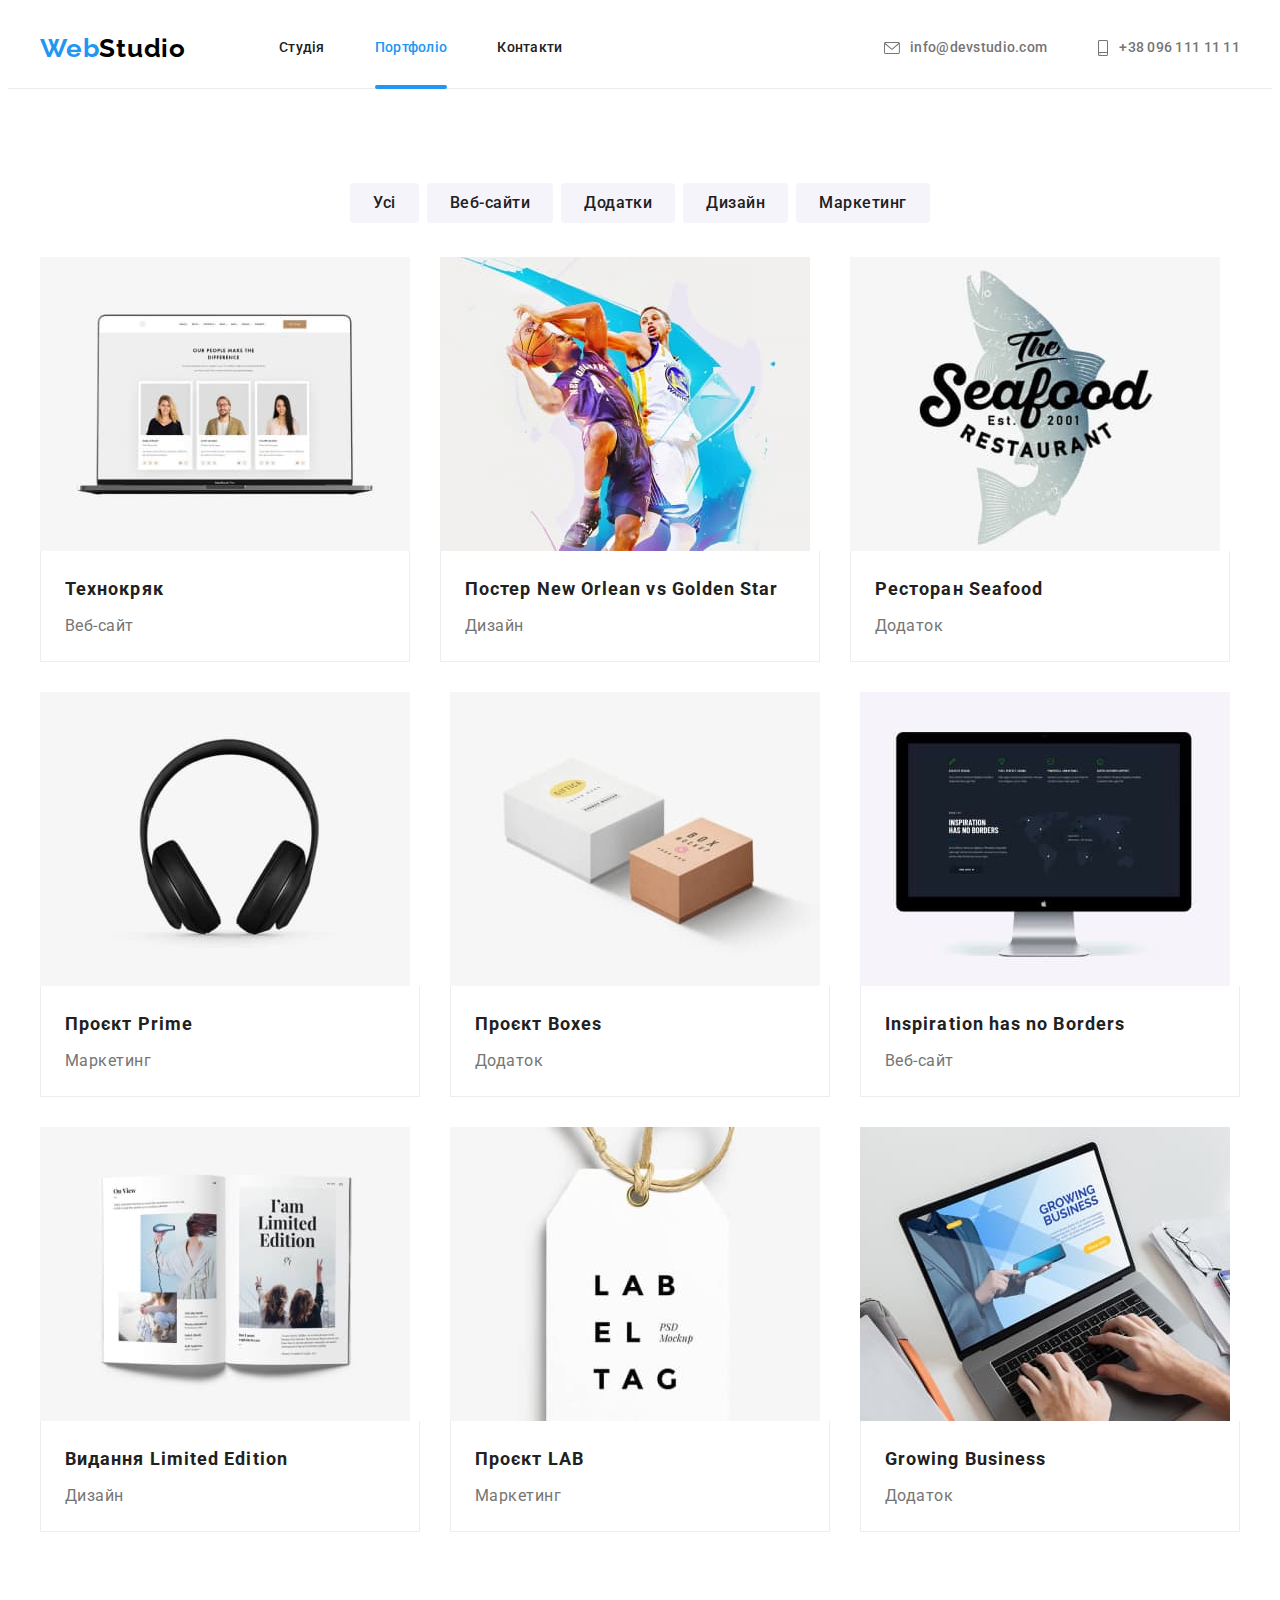
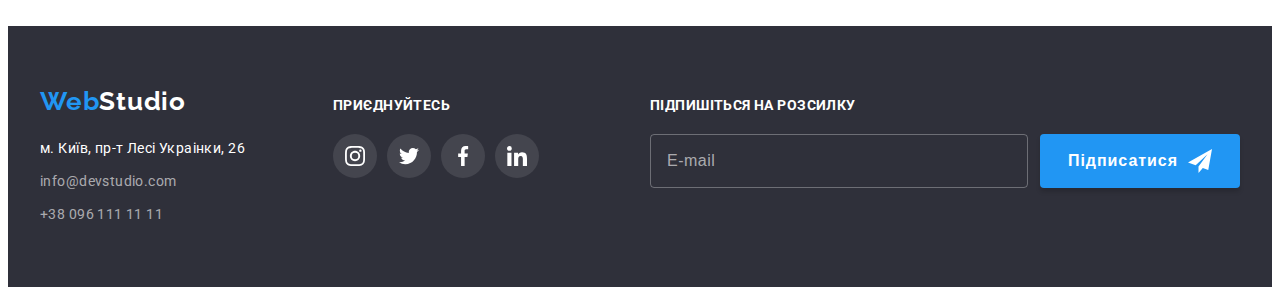
==== portfolio.html @ f3dead72 "copied repository hw-06" ====
<!DOCTYPE html>
<html lang="uk">
  <head>
    <meta charset="UTF-8" />
    <meta http-equiv="X-UA-Compatible" content="IE=edge" />
    <meta name="viewport" content="width=device-width, initial-scale=1.0" />
    <title>Portfolio</title>
    <link rel="preconnect" href="https://fonts.googleapis.com" />
    <link rel="preconnect" href="https://fonts.gstatic.com" crossorigin />
    <link
      href="https://fonts.googleapis.com/css2?family=Raleway:wght@700&family=Roboto:wght@400;500;700;900&display=swap"
      rel="stylesheet"
    />
    <link
      rel="stylesheet"
      href="https://cdnjs.cloudflare.com/ajax/libs/modern-normalize/1.1.0/modern-normalize.min.css"
      integrity="sha512-wpPYUAdjBVSE4KJnH1VR1HeZfpl1ub8YT/NKx4PuQ5NmX2tKuGu6U/JRp5y+Y8XG2tV+wKQpNHVUX03MfMFn9Q=="
      crossorigin="anonymous"
      referrerpolicy="no-referrer"
    />
    <link rel="stylesheet" href="./css/styles.css" />
  </head>

  <body>
    <header class="hat">
      <div class="container line">
        <nav class="logo-nav">
          <a href="./index.html" class="logo"
            >Web<span class="black-studio">Studio</span></a
          >
          <ul class="site-nav list">
            <li class="item">
              <a href="./index.html" class="link">Студія</a>
            </li>
            <li class="item">
              <a href="./portfolio.html" class="link current">Портфоліо</a>
            </li>
            <li class="item">
              <a href="#" class="link">Контакти</a>
            </li>
          </ul>
        </nav>
        <ul class="hat-right list">
          <li class="item">
            <a href="mailto:info@devstudio.com" lang="en" class="link">
              <svg width="16" height="12" class="hat-svg">
                <use href="./images/icons.svg#mail"></use>
              </svg>
              info@devstudio.com
            </a>
          </li>
          <li class="item">
            <a href="tel:+380961111111" class="link">
              <svg width="12" height="16" class="hat-svg">
                <use href="./images/icons.svg#phone"></use>
              </svg>
              +38 096 111 11 11
            </a>
          </li>
        </ul>
      </div>
    </header>
    <main>
      <section class="section portfolio">
        <div class="container">
          <h1 class="section-title visually-hidden">Наші проєкти</h1>
          <ul class="list buttons">
            <li class="item">
              <button type="button" class="button">Усі</button>
            </li>
            <li class="item">
              <button type="button" class="button">Веб-сайти</button>
            </li>
            <li class="item">
              <button type="button" class="button">Додатки</button>
            </li>
            <li class="item">
              <button type="button" class="button">Дизайн</button>
            </li>
            <li class="item">
              <button type="button" class="button">Маркетинг</button>
            </li>
          </ul>
          <ul class="list set-card">
            <li class="portfolio-card">
              <a href="" class="link-portfolio">
                <div class="foto-portfolio">
                  <img
                    src="./images/tehnokriak.jpg"
                    alt="на фото відкритий ноутбук на якому зображено дві жінки та чоловік"
                    width="370"
                    height="294"
                    class="foto"
                  />
                  <p class="text-on-foto">
                    Ресурс пропонує комплексні пропозиції з різним рівнем
                    функціоналу та сервісів. Все це дозволить відвідувачу
                    отримати вичерпні відомості про компанію чи приватну особу.
                  </p>
                </div>
                <div class="card-foot">
                  <h2 class="title-portfolio">Технокряк</h2>
                  <p class="text-portfolio">Веб-сайт</p>
                </div>
              </a>
            </li>
            <li class="card-portfolio">
              <a href="" class="link-portfolio">
                <div class="foto-portfolio">
                  <img
                    src="./images/poster-new-orlean-vs-golden-star.jpg"
                    alt="на фото зображено постер з двома баскетболістами"
                    width="370"
                    height="294"
                    class="foto"
                  />
                  <p class="text-on-foto">
                    Ресурс пропонує комплексні пропозиції з різним рівнем
                    функціоналу та сервісів. Все це дозволить відвідувачу
                    отримати вичерпні відомості про компанію чи приватну особу.
                  </p>
                </div>
                <div class="card-foot">
                  <h2 class="title-portfolio">
                    Постер New Orlean vs Golden Star
                  </h2>
                  <p class="text-portfolio">Дизайн</p>
                </div>
              </a>
            </li>
            <li class="card-portfolio">
              <a href="" class="link-portfolio">
                <div class="foto-portfolio">
                  <img
                    src="./images/restaurant-seafood.jpg"
                    alt="на фото зображено рибу та назву ресторану"
                    width="370"
                    height="294"
                    class="foto"
                  />
                  <p class="text-on-foto">
                    Ресурс пропонує комплексні пропозиції з різним рівнем
                    функціоналу та сервісів. Все це дозволить відвідувачу
                    отримати вичерпні відомості про компанію чи приватну особу.
                  </p>
                </div>
                <div class="card-foot">
                  <h2 class="title-portfolio">Ресторан Seafood</h2>
                  <p class="text-portfolio">Додаток</p>
                </div>
              </a>
            </li>
            <li class="card-portfolio">
              <a href="" class="link-portfolio">
                <div class="foto-portfolio">
                  <img
                    src="./images/project-prime.jpg"
                    alt="на фото зображені бездротові навушники"
                    width="370"
                    height="294"
                    class="foto"
                  />
                  <p class="text-on-foto">
                    Ресурс пропонує комплексні пропозиції з різним рівнем
                    функціоналу та сервісів. Все це дозволить відвідувачу
                    отримати вичерпні відомості про компанію чи приватну особу.
                  </p>
                </div>
                <div class="card-foot">
                  <h2 class="title-portfolio">Проєкт Prime</h2>
                  <p class="text-portfolio">Маркетинг</p>
                </div>
              </a>
            </li>
            <li class="card-portfolio">
              <a href="" class="link-portfolio">
                <div class="foto-portfolio">
                  <img
                    src="./images/project-boxes.jpg"
                    alt="на фото зображено біла і коричнева коробки"
                    width="370"
                    height="294"
                    class="foto"
                  />
                  <p class="text-on-foto">
                    Ресурс пропонує комплексні пропозиції з різним рівнем
                    функціоналу та сервісів. Все це дозволить відвідувачу
                    отримати вичерпні відомості про компанію чи приватну особу.
                  </p>
                </div>
                <div class="card-foot">
                  <h2 class="title-portfolio">Проєкт Boxes</h2>
                  <p class="text-portfolio">Додаток</p>
                </div>
              </a>
            </li>
            <li class="card-portfolio">
              <a href="" class="link-portfolio">
                <div class="foto-portfolio">
                  <img
                    src="./images/inspiration-has-no-borders.jpg"
                    alt="на фото монітор apple на якому зображено карту світу"
                    width="370"
                    height="294"
                    class="foto"
                  />
                  <p class="text-on-foto">
                    Ресурс пропонує комплексні пропозиції з різним рівнем
                    функціоналу та сервісів. Все це дозволить відвідувачу
                    отримати вичерпні відомості про компанію чи приватну особу.
                  </p>
                </div>
                <div class="card-foot">
                  <h2 class="title-portfolio">Inspiration has no Borders</h2>
                  <p class="text-portfolio">Веб-сайт</p>
                </div>
              </a>
            </li>
            <li class="card-portfolio">
              <a href="" class="link-portfolio">
                <div class="foto-portfolio">
                  <img
                    src="./images/publishing-house-limited-edition.jpg"
                    alt="на фото відкрита книга"
                    width="370"
                    height="294"
                    class="foto"
                  />
                  <p class="text-on-foto">
                    Ресурс пропонує комплексні пропозиції з різним рівнем
                    функціоналу та сервісів. Все це дозволить відвідувачу
                    отримати вичерпні відомості про компанію чи приватну особу.
                  </p>
                </div>
                <div class="card-foot">
                  <h2 class="title-portfolio">Видання Limited Edition</h2>
                  <p class="text-portfolio">Дизайн</p>
                </div>
              </a>
            </li>
            <li class="card-portfolio">
              <a href="" class="link-portfolio">
                <div class="foto-portfolio">
                  <img
                    src="./images/project-lab.jpg"
                    alt="на фото зображена паперова лейба з написом LAB EL TAG"
                    width="370"
                    height="294"
                    class="foto"
                  />
                  <p class="text-on-foto">
                    Ресурс пропонує комплексні пропозиції з різним рівнем
                    функціоналу та сервісів. Все це дозволить відвідувачу
                    отримати вичерпні відомості про компанію чи приватну особу.
                  </p>
                </div>
                <div class="card-foot">
                  <h2 class="title-portfolio">Проєкт LAB</h2>
                  <p class="text-portfolio">Маркетинг</p>
                </div>
              </a>
            </li>
            <li class="card-portfolio">
              <a href="" class="link-portfolio">
                <div class="foto-portfolio">
                  <img
                    src="./images/growing-business.jpg"
                    alt="на фото ноутбук на якому відкрито сайт Growing Business"
                    width="370"
                    height="294"
                    class="foto"
                  />
                  <p class="text-on-foto">
                    Ресурс пропонує комплексні пропозиції з різним рівнем
                    функціоналу та сервісів. Все це дозволить відвідувачу
                    отримати вичерпні відомості про компанію чи приватну особу.
                  </p>
                </div>
                <div class="card-foot">
                  <h2 class="title-portfolio">Growing Business</h2>
                  <p class="text-portfolio">Додаток</p>
                </div>
              </a>
            </li>
          </ul>
        </div>
      </section>
    </main>
    <footer class="floor">
      <div class="container">
        <div class="footer-left">
          <a href="./index.html" class="logo"
            >Web<span class="white-studio">Studio</span></a
          >
          <address class="contacts">
            <ul class="list">
              <li class="item-contacts">
                <a
                  href="https://goo.gl/maps/CPtrU1FHBa2aNyZL9"
                  target="_blank"
                  rel="noopener noreferrer nofollow"
                  class="link highlighter"
                  >м. Київ, пр-т Лесі Украінки, 26</a
                >
              </li>
              <li class="item-contacts">
                <a href="mailto:info@devstudio.com" lang="en" class="link"
                  >info@devstudio.com</a
                >
              </li>
              <li class="item-contacts">
                <a href="tel:+380961111111" class="link">+38 096 111 11 11</a>
              </li>
            </ul>
          </address>
        </div>

        <div class="footer-center">
          <span class="title-footer">приєднуйтесь</span>
          <ul class="list social-networks">
            <li class="social-network">
              <a href="" target="_blank" class="icon">
                <svg width="20" height="20">
                  <use href="./images/icons.svg#instagram"></use>
                </svg>
              </a>
            </li>
            <li class="social-network">
              <a href="" target="_blank" class="icon">
                <svg width="20" height="20">
                  <use href="./images/icons.svg#twitter"></use>
                </svg>
              </a>
            </li>
            <li class="social-network">
              <a href="" target="_blank" class="icon">
                <svg width="20" height="20">
                  <use href="./images/icons.svg#facebook"></use>
                </svg>
              </a>
            </li>
            <li class="social-network">
              <a href="" target="_blank" class="icon">
                <svg width="20" height="20">
                  <use href="./images/icons.svg#linkedin"></use>
                </svg>
              </a>
            </li>
          </ul>
        </div>

        <div class="footer-right">
          <span class="title-footer">підпишіться на розсилку</span>
          <form class="js-speaker-form form-footer">
            <input
              type="email"
              name="e-mail"
              aria-label="email"
              placeholder="E-mail"
              class="input-footer"
            />
            <button type="submit" class="button-subscribe-footer">
              підписатися
              <svg width="24" height="24">
                <use href="./images/icons.svg#icon-send"></use>
              </svg>
            </button>
          </form>
        </div>
      </div>
    </footer>
    <script src="./js/modal.js"></script>
  </body>
</html>
---- css/styles.css ----
:root {
  --primary-text-color: #757575;
  --title-text-color: #212121;
  --accent-color: #2196f3;
  --text-and-primary-bg-white-color: #ffffff;
  --second-bg-color: #2f303a;
  --black-text-color-logo: #000000;
  --buttons-and-bg-color: #f5f4fa;
  --button-active: #188ce8;
  --hero-bg-color: #c4c4c4;
  --svg-color: #afb1b8;
  --timing-function: cubic-bezier(0.4, 0, 0.2, 1);
}

body {
  color: var(--primary-text-color);
  background-color: var(--text-and-primary-bg-white-color);
  font-family: "Roboto", sans-serif;
}

h1,
h2,
h3,
p,
ul {
  margin-top: 0;
  margin-bottom: 0;
  padding-top: 0;
  padding-bottom: 0;
}

.container {
  margin-left: auto;
  margin-right: auto;
  width: 1200px;
  padding-left: 15px;
  padding-right: 15px;
}

.list {
  list-style: none;
  padding: 0;
  margin: 0;
}
.foto {
  display: block;
  max-width: 100%;
  height: auto;
}

/* -----------------------------------------шапка------------------ */

.hat {
  border-bottom-width: 1px;
  border-bottom-style: solid;
  border-bottom-color: #ececec;

  background-color: var(--text-and-primary-bg-white-color);
}
.logo {
  display: inline-block;

  color: var(--accent-color);
  font-family: "Raleway", sans-serif;
  font-weight: 700;
  font-size: 26px;
  line-height: 1.19;
  letter-spacing: 0.03em;
  text-decoration: none;
}
.black-studio {
  color: var(--black-text-color-logo);
}

/*----------------------------site nav & hat-right header ----------*/
.line {
  display: flex;
}
.logo-nav {
  display: flex;
  align-items: center;
}
.link {
  color: var(--primary-text-color);
  font-weight: 500;
  font-size: 14px;
  line-height: 1.14;
  letter-spacing: 0.02em;
  text-decoration: none;

  transition-property: color;
  transition-duration: 250ms;
  transition-timing-function: var(--timing-function);
}
.site-nav {
  display: flex;
  align-items: center;
  margin-left: 93px;
}
.site-nav .item + .item {
  margin-left: 50px;
}

.link.current::after {
  position: absolute;
  content: "";
  bottom: -1px;
  width: 100%;
  height: 4px;

  background-color: var(--accent-color);
  border-radius: 2px;
}
.hat-right {
  display: flex;
  align-items: center;
  margin-left: auto;
}
.hat-right .item + .item {
  margin-left: 50px;
}
.hat-right .link {
  display: flex;
  align-items: center;
  padding-top: 32px;
  padding-bottom: 32px;
}
.hat-svg {
  margin-right: 10px;
  fill: currentColor;
}

/* -----------------------------------------------hero------------- */

.hero {
  padding-top: 200px;
  padding-bottom: 200px;
  background-color: var(--hero-bg-color);
  text-align: center;
}
.overlay {
  margin-left: auto;
  margin-right: auto;

  max-width: 1600px;
  height: 600px;
  background-image: linear-gradient(
      rgba(47, 48, 58, 0.4),
      rgba(47, 48, 58, 0.4)
    ),
    url(../images/hero-img.jpg);
  background-repeat: no-repeat;
  background-size: cover;
  background-position: center;
}
.hero-title {
  margin-top: 0;
  margin-right: auto;
  margin-bottom: 30px;
  margin-left: auto;
  width: 696px;

  color: var(--text-and-primary-bg-white-color);
  font-weight: 900;
  font-size: 44px;
  line-height: 1.36;
  letter-spacing: 0.06em;
  text-transform: uppercase;
}

/*----------------------------------------------кнопки--------------*/

.button {
  display: inline-block;
  border: 1px solid transparent;
  border-radius: 4px;
  padding-top: 6px;
  padding-right: 22px;
  padding-bottom: 6px;
  padding-left: 22px;

  color: var(--title-text-color);
  background-color: var(--buttons-and-bg-color);

  font-family: inherit;
  font-weight: 500;
  font-size: 16px;
  line-height: 1.63;
  letter-spacing: 0.03em;
  text-align: center;
  cursor: pointer;

  transition: box-shadow 250ms var(--timing-function),
    color 250ms var(--timing-function),
    background-color 250ms var(--timing-function);
}
.button-hero {
  display: inline-block;
  border: none;
  border-radius: 4px;
  min-width: 216px;
  padding-top: 10px;
  padding-right: 32px;
  padding-bottom: 10px;
  padding-left: 32px;

  color: var(--text-and-primary-bg-white-color);
  background-color: var(--accent-color);

  font-family: inherit;
  font-weight: 700;
  font-size: 16px;
  line-height: 1.88;
  letter-spacing: 0.06em;
  cursor: pointer;
}
.button-hero:active {
  background-color: var(--button-active);
}
.button:hover,
.button:focus {
  color: var(--text-and-primary-bg-white-color);
  background-color: var(--accent-color);
}

/* -----------------------------секції та заголовки-секцій----------*/

.section {
  padding-top: 94px;
  padding-bottom: 94px;
}
.section-title {
  color: var(--title-text-color);
  font-size: 36px;
  line-height: 1.17;
  letter-spacing: 0.03em;
}

/* ----------------------------------------переваги--------------- */

.section.excellence {
  padding-bottom: 0;
}
.visually-hidden {
  position: absolute;
  width: 1px;
  height: 1px;
  margin: 1px;
  border: 0;
  padding: 0;
  white-space: nowrap;
  clip-path: inset(100%);
  clip: rect(0 0 0 0);
  overflow: hidden;
}
.list-excellence {
  display: flex;
  gap: 30px;
}
.item-excellence {
  flex-basis: calc((100% - 90px) / 4);
}
.icon-background {
  margin-bottom: 30px;
  display: flex;
  justify-content: center;
  align-items: center;
  height: 120px;
  background: var(--buttons-and-bg-color);
  border-radius: 4px;
}
.title-excellence {
  margin-bottom: 10px;

  color: var(--title-text-color);
  font-size: 14px;
  line-height: 1.14;
  letter-spacing: 0.03em;
  text-transform: uppercase;
}
.text-excellence {
  color: var(--primary-text-color);
  font-weight: 400;
  font-size: 14px;
  line-height: 1.71;
  letter-spacing: 0.03em;
}

/* -----------------------------------------що ми робимо----------- */

.work .section-title {
  margin-bottom: 50px;
  text-align: center;
}
.list-work {
  display: flex;
  gap: 30px;
}
.item-work {
  position: relative;
  flex-basis: calc((100% - 60px) / 3);
}
.thumb-work {
  position: absolute;
  bottom: 0;

  display: flex;
  justify-content: center;
  align-items: center;
  width: 100%;
  min-height: 70px;
  background-color: rgba(47, 48, 58, 0.8);
}
.title-work {
  font-weight: 700;
  font-size: 14px;
  line-height: 1.14;
  letter-spacing: 0.03em;
  text-transform: uppercase;
  color: var(--text-and-primary-bg-white-color);
}

/* ------------------------------------------команда--------------- */

.team {
  background-color: var(--buttons-and-bg-color);
}
.team .section-title {
  margin-bottom: 50px;
  text-align: center;
}
.list-team {
  display: flex;
  gap: 30px;
}
.card-team {
  flex-basis: calc((100% - 90px) / 4);
  background-color: var(--text-and-primary-bg-white-color);

  box-shadow: 0px 1px 3px rgba(0, 0, 0, 0.12), 0px 1px 1px rgba(0, 0, 0, 0.14),
    0px 2px 1px rgba(0, 0, 0, 0.2);
  border-radius: 0px 0px 4px 4px;
}
.team .card-foot {
  padding-top: 30px;
  padding-bottom: 30px;
  text-align: center;
}
.title-team {
  margin-bottom: 10px;

  color: var(--title-text-color);
  font-weight: 500;
  font-size: 16px;
  line-height: 1.19;
  letter-spacing: 0.03em;
}
.text-team {
  margin-bottom: 16px;
  font-weight: 400;
  font-size: 16px;
  line-height: 1.19;
  letter-spacing: 0.03em;
}
.social-networks {
  display: flex;
  justify-content: center;
  gap: 10px;
}
.social-network {
  width: 44px;
  height: 44px;
}
.social-network > .icon {
  margin: 0;
  padding: 0;
  display: flex;
  align-items: center;
  justify-content: center;
  width: 100%;
  height: 100%;
  border-radius: 50%;
  background-color: var(--text-and-primary-bg-white-color);
  fill: var(--svg-color);

  transition: background-color 250ms var(--timing-function),
    fill 250ms var(--timing-function);
}
.social-network > .icon:hover,
.social-network > .icon:focus {
  fill: var(--text-and-primary-bg-white-color);
  background-color: var(--accent-color);
}

/* -----------------------------------постійні клієнти------------- */

.clients {
  margin-bottom: 50px;
  text-align: center;
}
.list-clients {
  display: flex;
  gap: 30px;
}
.item-client {
  flex-basis: calc((100% - 150px) / 6);
  width: 170px;
  height: 92px;
}
.icon-client {
  display: flex;
  justify-content: center;
  align-items: center;
  width: 100%;
  height: 100%;
  border: 1px solid var(--svg-color);
  border-radius: 4px;
  fill: var(--svg-color);
  transition: fill 250ms var(--timing-function),
    border-color 250ms var(--timing-function);
}
.icon-client:hover,
.icon-client:focus {
  border-color: var(--accent-color);
  fill: var(--accent-color);
}
/* --------------------------------------------футер--------------- */

.floor {
  background-color: var(--second-bg-color);
  padding-top: 60px;
  padding-bottom: 60px;
}
.floor .container {
  display: flex;
  align-items: baseline;
  justify-content: space-between;
}
.footer-center {
  margin-left: 70px;
}
.floor .icon {
  background-color: rgba(255, 255, 255, 0.1);
  fill: var(--text-and-primary-bg-white-color);
}
.title-footer {
  display: block;
  margin-bottom: 20px;
  padding-top: 12px;
  color: var(--text-and-primary-bg-white-color);
  font-weight: 700;
  font-size: 14px;
  line-height: 1.14;
  letter-spacing: 0.03em;
  text-transform: uppercase;
}
.white-studio {
  color: var(--text-and-primary-bg-white-color);
}
.contacts {
  margin-top: 20px;
  font-style: normal;
}
.floor .item-contacts + .item-contacts {
  margin-top: 9px;
}
/* ----------------------------------------links footer------------ */

.contacts .link {
  color: rgba(255, 255, 255, 0.6);
  font-weight: 400;
  line-height: 1.71;
  letter-spacing: 0.03em;
}
.contacts .highlighter {
  color: var(--text-and-primary-bg-white-color);
}
.site-nav .link {
  position: relative;
  display: flex;
  padding-top: 32px;
  padding-bottom: 32px;
  color: var(--title-text-color);
}
.site-nav .link.current,
.link:hover,
.link:focus {
  color: var(--accent-color);
}

/* ------------------------footer-right-----form------------------- */
.footer-right {
  display: block;
  margin-left: 93px;
}

.form-footer {
  display: flex;
  gap: 12px;
}
.input-footer {
  padding-left: 16px;
  width: 358px;
  height: 50px;
  background-color: transparent;
  outline: transparent;
  border: 1px solid rgba(255, 255, 255, 0.3);
  /* filter: drop-shadow(0px 4px 4px rgba(0, 0, 0, 0.15)); */
  border-radius: 4px;
  transition: border 250ms var(--timing-function);
}
.input-footer:hover,
.input-footer:focus {
  border: 1px solid var(--accent-color);
}
.input-footer::placeholder {
  font-weight: 400;
  font-size: 16px;
  line-height: 1.25;
  letter-spacing: 0.03em;
  color: rgba(255, 255, 255, 0.6);
}

.button-subscribe-footer {
  display: flex;
  justify-content: center;
  align-items: center;
  gap: 10px;
  min-width: 200px;
  min-height: 50px;
  border-color: transparent;
  border-radius: 4px;
  background-color: var(--accent-color);
  box-shadow: 0px 4px 4px rgba(0, 0, 0, 0.15);

  font-weight: 700;
  font-size: 16px;
  line-height: 1.88;
  letter-spacing: 0.06em;
  color: var(--text-and-primary-bg-white-color);
  text-transform: capitalize;
  cursor: pointer;
  fill: var(--text-and-primary-bg-white-color);
  transition: background-color 250ms var(--timing-function);
}
.button-subscribe-footer:hover,
.button-subscribe-footer:focus {
  background-color: var(--button-active);
}

/* --------------------------------page Portfolio------------------ */

/* ----------------------------------фільтр------------------------ */
.buttons {
  display: flex;
  justify-content: center;
  margin-bottom: 34px;
}
.buttons .item + .item {
  margin-left: 8px;
}
.buttons .button:hover,
.buttons .button:focus {
  border-radius: 4px;
  box-shadow: 0px 3px 1px rgba(0, 0, 0, 0.1), 0px 1px 2px rgba(0, 0, 0, 0.08),
    0px 2px 2px rgba(0, 0, 0, 0.12);
}
/* ----------------------------портфоліо картки-------------------- */
.portfolio .set-card {
  display: flex;
  flex-wrap: wrap;
  gap: 30px;
}
.card-portfolio {
  flex-basis: calc((100% - 60px) / 3);
}
.link-portfolio {
  display: block;
  text-decoration: none;
}
.foto-portfolio {
  position: relative;
  overflow: hidden;
}
.text-on-foto {
  position: absolute;
  width: 100%;
  height: 100%;

  padding: 63px 24px;

  font-size: 18px;
  line-height: 1.56;
  letter-spacing: 0.03em;
  color: var(--text-and-primary-bg-white-color);
  background-color: rgba(33, 150, 243, 0.9);

  transform: translateY(0);
  transition: transform 250ms var(--timing-function);
}
.portfolio .card-foot {
  padding-top: 20px;
  padding-right: 24px;
  padding-bottom: 20px;
  padding-left: 24px;
  border-right: 1px solid #eeeeee;
  border-bottom: 1px solid #eeeeee;
  border-left: 1px solid #eeeeee;
}
.title-portfolio {
  margin-bottom: 4px;

  color: var(--title-text-color);
  font-size: 18px;
  line-height: 2;
  letter-spacing: 0.06em;
}
.text-portfolio {
  color: var(--primary-text-color);
  line-height: 1.88;
  letter-spacing: 0.03em;
}
.link-portfolio:hover {
  box-shadow: 0px 1px 1px rgba(0, 0, 0, 0.12), 0px 4px 4px rgba(0, 0, 0, 0.06),
    1px 4px 6px rgba(0, 0, 0, 0.16);
}
.link-portfolio:hover .text-on-foto {
  transform: translateY(-100%);
}

/* --------------------------------------backdrop------------------ */

.backdrop {
  position: fixed;
  top: 0;
  left: 0;
  opacity: 1;
  transition: opacity 1500ms var(--timing-function),
    visibility 1500ms var(--timing-function);

  width: 100%;
  height: 100%;
  background-color: rgba(0, 0, 0, 0.2);
}
.backdrop.is-hidden {
  visibility: hidden;
  opacity: 0;
  pointer-events: none;
}
.backdrop.is-hidden .modal {
  transform: translate(-50%, -50%) scale(0.3);
  opacity: 0;
}
.modal {
  position: absolute;
  top: 50%;
  left: 50%;
  transform: translate(-50%, -50%) scale(1);
  opacity: 1;
  transition: opacity 1500ms var(--timing-function),
    transform 1500ms var(--timing-function);

  padding: 40px;
  width: 528px;
  height: 581px;
  background-color: var(--text-and-primary-bg-white-color);
  box-shadow: 0px 1px 3px rgba(0, 0, 0, 0.12), 0px 1px 1px rgba(0, 0, 0, 0.14),
    0px 2px 1px rgba(0, 0, 0, 0.2);
  border-radius: 4px;
}
.close-modal {
  position: absolute;
  top: 8px;
  right: 8px;

  display: flex;
  justify-content: center;
  align-items: center;
  width: 30px;
  height: 30px;
  outline: transparent;
  background: var(--text-and-primary-bg-white-color);
  border: 1px solid rgba(0, 0, 0, 0.1);
  border-radius: 50%;
  cursor: pointer;
  transition: fill 250ms var(--timing-function);
}
/* -----------------------------------форма модального вікна--- */
.form-modal {
  width: 100%;
  height: 100%;
}
.title-form {
  margin-bottom: 12px;
  font-weight: 700;
  font-size: 20px;
  line-height: 1.15;
  text-align: center;
  letter-spacing: 0.03em;
  color: var(--title-text-color);
}
.group-inputs {
  list-style: none;
  padding: 0;
  margin: 0 0 20px 0;
}
.item-group {
  display: flex;
  flex-direction: column;
  margin-bottom: 10px;
}
.item-group:last-child {
  margin-bottom: 0;
}
.title-input {
  margin-bottom: 4px;
  font-weight: 400;
  font-size: 12px;
  line-height: 1.17;
  letter-spacing: 0.01em;
  color: var(--primary-text-color);
}
.thumb-form {
  position: relative;
}
.input-box {
  padding-left: 42px;
  width: 100%;
  height: 40px;
  background-color: transparent;
  outline: transparent;
  border: 1px solid rgba(33, 33, 33, 0.2);
  border-radius: 4px;
  transition: border 250ms var(--timing-function);
}
.input-box:hover,
.input-box:focus {
  border: 1px solid var(--accent-color);
}
.icon-modal {
  position: absolute;
  top: 11px;
  left: 12px;
  transition: fill 250ms var(--timing-function);
}
.close-modal:hover,
.close-modal:focus,
.input-box:hover + .icon-modal,
.input-box:focus + .icon-modal {
  fill: var(--accent-color);
}
.input-box.comment {
  padding: 12px 16px;
  width: 100%;
  height: 120px;
  resize: none;
  overflow: auto;
}
.comment::placeholder {
  font-weight: 400;
  font-size: 12px;
  line-height: 1.17;
  letter-spacing: 0.01em;
  color: rgba(117, 117, 117, 0.5);
}
.agree-form {
  display: flex;
  justify-content: center;
  margin-bottom: 30px;
}
.accept-contract {
  display: flex;
  align-items: center;
  font-weight: 400;
  font-size: 14px;
  line-height: 1.71;
  letter-spacing: 0.03em;
  color: var(--primary-text-color);
}
.accept-contract > span {
  width: 16px;
  height: 15px;
  border: 2px solid var(--title-text-color);
  border-radius: 2px;
  margin-right: 7px;
  display: flex;
  justify-content: center;
  align-items: center;
  fill: transparent;
  transition: background-color 250ms var(--timing-function),
    border 250ms var(--timing-function), fill 250ms var(--timing-function);
}
.check-form:checked + .accept-contract > span {
  background-color: var(--accent-color);
  border: none;
  fill: var(--text-and-primary-bg-white-color);
}
.check-form:focus + .accept-contract > span,
.check-form:hover + .accept-contract > span {
  border: 2px solid var(--accent-color);
}
.contract-terms {
  margin-left: 5px;
  color: var(--accent-color);
}
.button-submit-form {
  display: block;
  margin-left: auto;
  margin-right: auto;
  min-width: 200px;
  min-height: 50px;
  border-color: transparent;
  border-radius: 4px;
  background-color: var(--accent-color);
  box-shadow: 0px 4px 4px rgba(0, 0, 0, 0.15);

  font-weight: 700;
  font-size: 16px;
  line-height: 1.88;
  letter-spacing: 0.06em;
  color: var(--text-and-primary-bg-white-color);
  cursor: pointer;
  transition: background-color 250ms var(--timing-function);
}
.button-submit-form:hover,
.button-submit-form:focus {
  background-color: var(--button-active);
}
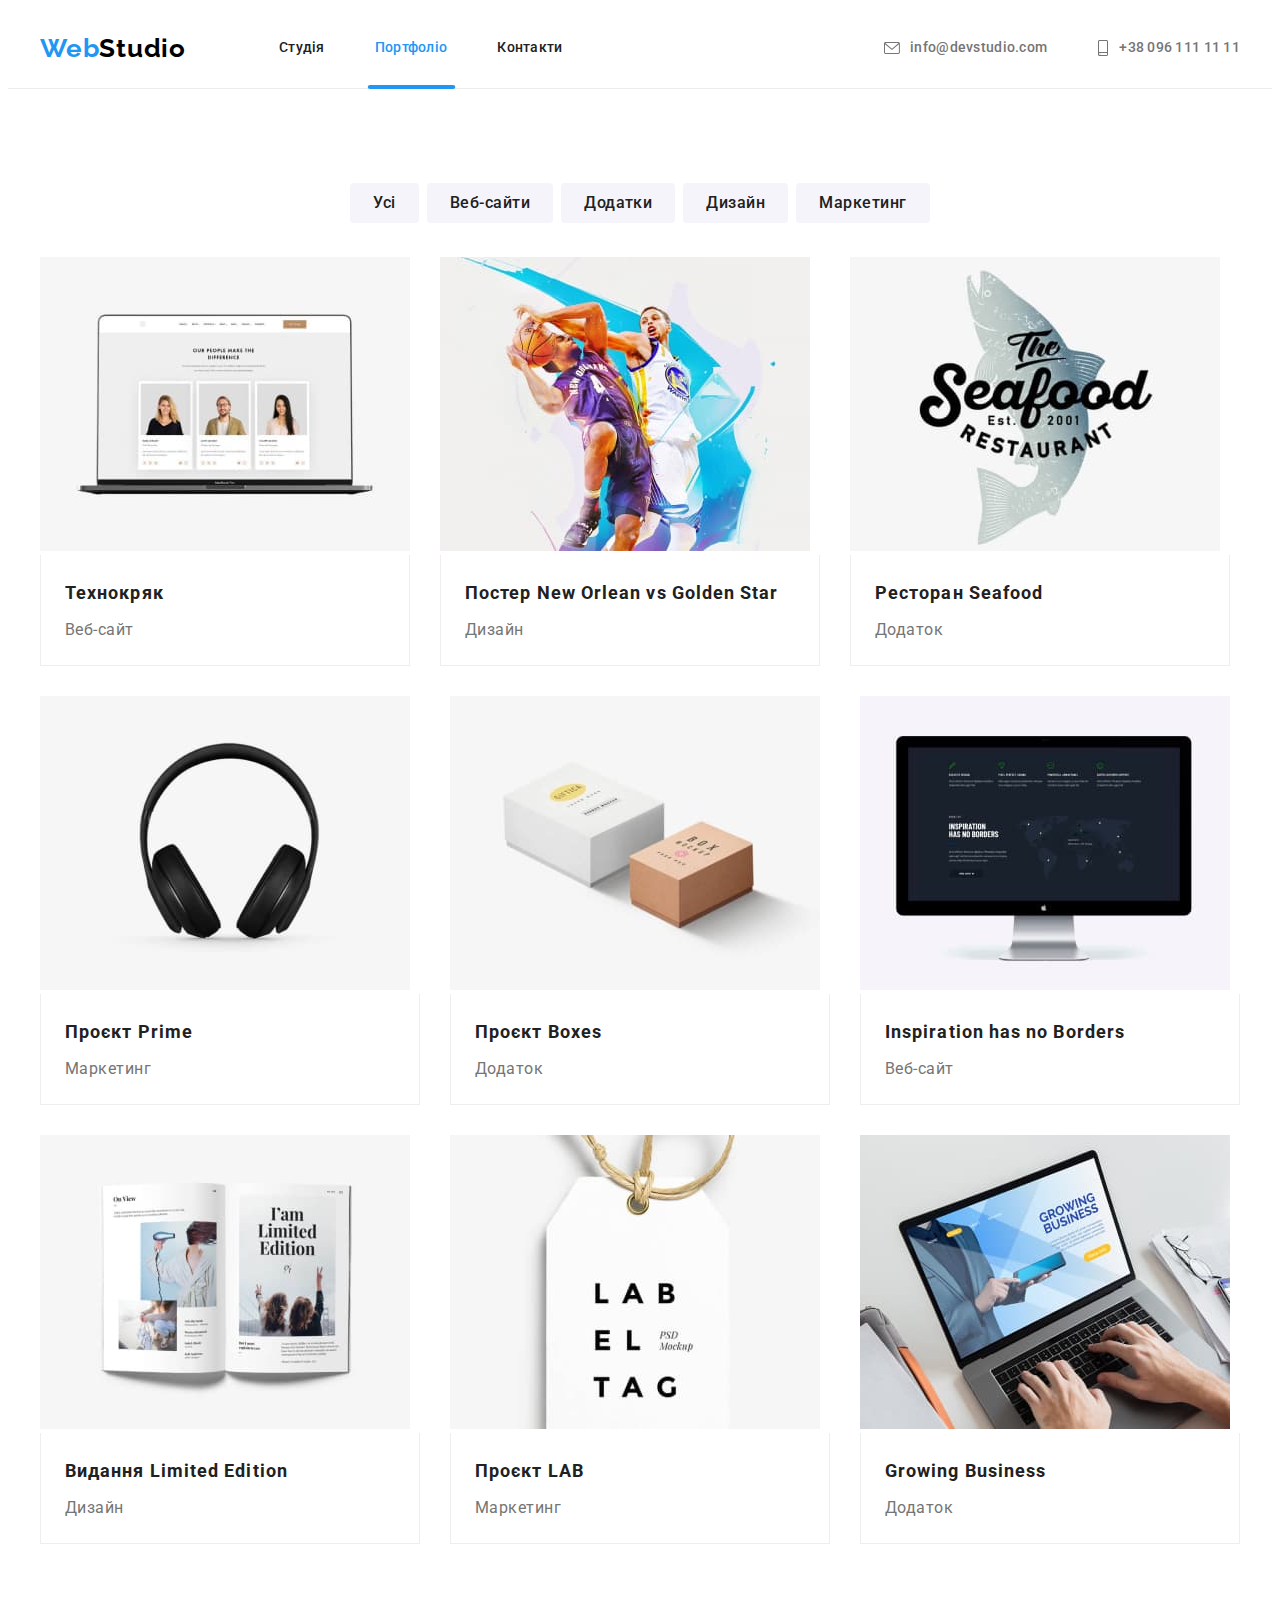
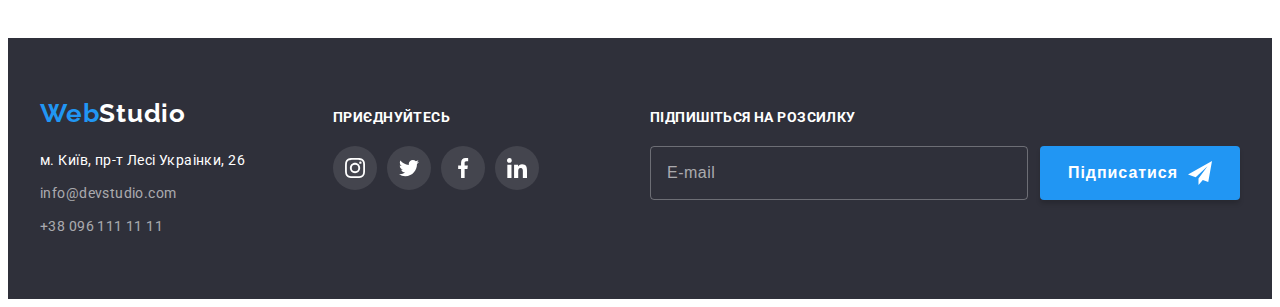
==== commit 1b64457c: "added-classes-BEM" ====
--- a/portfolio.html
+++ b/portfolio.html
@@ -19,39 +19,40 @@
       referrerpolicy="no-referrer"
     />
     <link rel="stylesheet" href="./css/styles.css" />
+    <link rel="stylesheet" href="./css/main.min.css">
   </head>
 
   <body>
-    <header class="hat">
-      <div class="container line">
-        <nav class="logo-nav">
+    <header class="page-header">
+      <div class="container page-header__container">
+        <nav class="site-nav">
           <a href="./index.html" class="logo"
-            >Web<span class="black-studio">Studio</span></a
+            ><span class="logo__accent">Web</span>Studio</a
           >
-          <ul class="site-nav list">
-            <li class="item">
-              <a href="./index.html" class="link">Студія</a>
-            </li>
-            <li class="item">
-              <a href="./portfolio.html" class="link current">Портфоліо</a>
-            </li>
-            <li class="item">
-              <a href="#" class="link">Контакти</a>
+          <ul class="nav-list">
+            <li class="nav-list__item">
+              <a href="./index.html" class="nav-list__link">Студія</a>
+            </li>
+            <li class="nav-list__item">
+              <a href="./portfolio.html" class="nav-list__link nav-list__link--current">Портфоліо</a>
+            </li>
+            <li class="nav-list__item">
+              <a href="#" class="nav-list__link">Контакти</a>
             </li>
           </ul>
         </nav>
-        <ul class="hat-right list">
-          <li class="item">
-            <a href="mailto:info@devstudio.com" lang="en" class="link">
-              <svg width="16" height="12" class="hat-svg">
+        <ul class="connection-list">
+          <li class="connection-list__item">
+            <a href="mailto:info@devstudio.com" lang="en" class="link connection-list__link">
+              <svg width="16" height="12" class="connection-list__logo">
                 <use href="./images/icons.svg#mail"></use>
               </svg>
               info@devstudio.com
             </a>
           </li>
-          <li class="item">
-            <a href="tel:+380961111111" class="link">
-              <svg width="12" height="16" class="hat-svg">
+          <li class="connection-list__item">
+            <a href="tel:+380961111111" class="link connection-list__link">
+              <svg width="12" height="16" class="connection-list__logo">
                 <use href="./images/icons.svg#phone"></use>
               </svg>
               +38 096 111 11 11
@@ -286,61 +287,63 @@
         </div>
       </section>
     </main>
-    <footer class="floor">
-      <div class="container">
-        <div class="footer-left">
-          <a href="./index.html" class="logo"
-            >Web<span class="white-studio">Studio</span></a
+    <footer class="page-footer">
+      <div class="container page-footer__container">
+        
+        <div class="page-footer__contacts">
+          <a href="./index.html" class="logo logo--white"
+            ><span class="logo__accent">Web</span>Studio</a
           >
-          <address class="contacts">
-            <ul class="list">
-              <li class="item-contacts">
+          <address class="our-contacts">
+            <ul class="list contacts-list">
+              <li class="contacts-list__item">
                 <a
                   href="https://goo.gl/maps/CPtrU1FHBa2aNyZL9"
                   target="_blank"
                   rel="noopener noreferrer nofollow"
-                  class="link highlighter"
+                  class="contacts-list__link contacts-list__link--highlighter"
                   >м. Київ, пр-т Лесі Украінки, 26</a
                 >
               </li>
-              <li class="item-contacts">
-                <a href="mailto:info@devstudio.com" lang="en" class="link"
+              <li class="contacts-list__item">
+                <a href="mailto:info@devstudio.com" lang="en" 
+                   class="contacts-list__link"
                   >info@devstudio.com</a
                 >
               </li>
-              <li class="item-contacts">
-                <a href="tel:+380961111111" class="link">+38 096 111 11 11</a>
+              <li class="contacts-list__item">
+                <a href="tel:+380961111111" class="contacts-list__link">+38 096 111 11 11</a>
               </li>
             </ul>
           </address>
         </div>
 
-        <div class="footer-center">
-          <span class="title-footer">приєднуйтесь</span>
-          <ul class="list social-networks">
-            <li class="social-network">
-              <a href="" target="_blank" class="icon">
+        <div class="page-footer__join">
+          <span class="page-footer__proposal">приєднуйтесь</span>
+          <ul class="list social-list">
+            <li class="social-list__item">
+              <a href="" target="_blank" class="social-list__link social-list__link--dark">
                 <svg width="20" height="20">
                   <use href="./images/icons.svg#instagram"></use>
                 </svg>
               </a>
             </li>
-            <li class="social-network">
-              <a href="" target="_blank" class="icon">
+            <li class="social-list__item">
+              <a href="" target="_blank" class="social-list__link social-list__link--dark">
                 <svg width="20" height="20">
                   <use href="./images/icons.svg#twitter"></use>
                 </svg>
               </a>
             </li>
-            <li class="social-network">
-              <a href="" target="_blank" class="icon">
+            <li class="social-list__item">
+              <a href="" target="_blank" class="social-list__link social-list__link--dark">
                 <svg width="20" height="20">
                   <use href="./images/icons.svg#facebook"></use>
                 </svg>
               </a>
             </li>
-            <li class="social-network">
-              <a href="" target="_blank" class="icon">
+            <li class="social-list__item">
+              <a href="" target="_blank" class="social-list__link social-list__link--dark">
                 <svg width="20" height="20">
                   <use href="./images/icons.svg#linkedin"></use>
                 </svg>
@@ -349,17 +352,17 @@
           </ul>
         </div>
 
-        <div class="footer-right">
-          <span class="title-footer">підпишіться на розсилку</span>
-          <form class="js-speaker-form form-footer">
+        <div class="page-footer__subscribe">
+          <span class="page-footer__proposal">підпишіться на розсилку</span>
+          <form class="js-speaker-form form-subscribe">
             <input
               type="email"
               name="e-mail"
               aria-label="email"
               placeholder="E-mail"
-              class="input-footer"
+              class="form-subscribe__input"
             />
-            <button type="submit" class="button-subscribe-footer">
+            <button type="submit" class="form-subscribe__button">
               підписатися
               <svg width="24" height="24">
                 <use href="./images/icons.svg#icon-send"></use>
--- a/css/styles.css
+++ b/css/styles.css
@@ -42,44 +42,6 @@
   padding: 0;
   margin: 0;
 }
-.foto {
-  display: block;
-  max-width: 100%;
-  height: auto;
-}
-
-/* -----------------------------------------шапка------------------ */
-
-.hat {
-  border-bottom-width: 1px;
-  border-bottom-style: solid;
-  border-bottom-color: #ececec;
-
-  background-color: var(--text-and-primary-bg-white-color);
-}
-.logo {
-  display: inline-block;
-
-  color: var(--accent-color);
-  font-family: "Raleway", sans-serif;
-  font-weight: 700;
-  font-size: 26px;
-  line-height: 1.19;
-  letter-spacing: 0.03em;
-  text-decoration: none;
-}
-.black-studio {
-  color: var(--black-text-color-logo);
-}
-
-/*----------------------------site nav & hat-right header ----------*/
-.line {
-  display: flex;
-}
-.logo-nav {
-  display: flex;
-  align-items: center;
-}
 .link {
   color: var(--primary-text-color);
   font-weight: 500;
@@ -92,16 +54,81 @@
   transition-duration: 250ms;
   transition-timing-function: var(--timing-function);
 }
+.link:hover,
+.link:focus {
+  color: var(--accent-color);
+}
+/* .foto {
+  display: block;
+  max-width: 100%;
+  height: auto;
+} */
+
+/* -----------------------------------------page-header--------------- */
+
+.page-header {
+  border-bottom-width: 1px;
+  border-bottom-style: solid;
+  border-bottom-color: #ececec;
+  background-color: var(--text-and-primary-bg-white-color);
+}
+.page-header__container {
+  display: flex;
+}
+/*-------------------------------------site nav-----------------------*/
 .site-nav {
   display: flex;
   align-items: center;
-  margin-left: 93px;
-}
-.site-nav .item + .item {
+}
+.logo {
+  display: inline-block;
+  color: var(--black-text-color-logo);
+  font-family: "Raleway", sans-serif;
+  font-weight: 700;
+  font-size: 26px;
+  line-height: 1.19;
+  letter-spacing: 0.03em;
+  text-decoration: none;
+}
+.logo__accent {
+  color: var(--accent-color);
+}
+.nav-list {
+  display: flex;
+  align-items: center;
+  list-style: none;
+  padding: 0;
+  margin: 0 0 0 93px;
+}
+.nav-list__item {
   margin-left: 50px;
 }
-
-.link.current::after {
+.nav-list__item:first-child {
+  margin-left: 0;
+}
+.nav-list__link {
+  position: relative;
+  display: flex;
+  padding-top: 32px;
+  padding-bottom: 32px;
+  color: var(--title-text-color);
+ 
+  font-weight: 500;
+  font-size: 14px;
+  line-height: 1.14;
+  letter-spacing: 0.02em;
+  text-decoration: none;
+  
+  transition-property: color;
+  transition-duration: 250ms;
+  transition-timing-function: var(--timing-function);
+}
+.nav-list__link--current,
+.nav-list__link:hover,
+.nav-list__link:focus {
+  color: var(--accent-color);
+}
+.nav-list__link--current::after {
   position: absolute;
   content: "";
   bottom: -1px;
@@ -110,27 +137,35 @@
 
   background-color: var(--accent-color);
   border-radius: 2px;
-}
-.hat-right {
+  transform: scaleX(1.2);
+}
+
+.connection-list {
+  list-style: none;
+  padding: 0;
+  margin: 0;
   display: flex;
   align-items: center;
   margin-left: auto;
 }
-.hat-right .item + .item {
+.connection-list__item {
   margin-left: 50px;
 }
-.hat-right .link {
+.connection-list__item:first-child {
+  margin-left: 0;
+}
+.connection-list__link {
   display: flex;
   align-items: center;
   padding-top: 32px;
   padding-bottom: 32px;
 }
-.hat-svg {
+.connection-list__logo {
   margin-right: 10px;
   fill: currentColor;
 }
 
-/* -----------------------------------------------hero------------- */
+/* ----------------------------------------------- hero------------- */
 
 .hero {
   padding-top: 200px;
@@ -153,7 +188,7 @@
   background-size: cover;
   background-position: center;
 }
-.hero-title {
+.hero__title {
   margin-top: 0;
   margin-right: auto;
   margin-bottom: 30px;
@@ -167,34 +202,7 @@
   letter-spacing: 0.06em;
   text-transform: uppercase;
 }
-
-/*----------------------------------------------кнопки--------------*/
-
-.button {
-  display: inline-block;
-  border: 1px solid transparent;
-  border-radius: 4px;
-  padding-top: 6px;
-  padding-right: 22px;
-  padding-bottom: 6px;
-  padding-left: 22px;
-
-  color: var(--title-text-color);
-  background-color: var(--buttons-and-bg-color);
-
-  font-family: inherit;
-  font-weight: 500;
-  font-size: 16px;
-  line-height: 1.63;
-  letter-spacing: 0.03em;
-  text-align: center;
-  cursor: pointer;
-
-  transition: box-shadow 250ms var(--timing-function),
-    color 250ms var(--timing-function),
-    background-color 250ms var(--timing-function);
-}
-.button-hero {
+.hero__button {
   display: inline-block;
   border: none;
   border-radius: 4px;
@@ -214,9 +222,38 @@
   letter-spacing: 0.06em;
   cursor: pointer;
 }
-.button-hero:active {
+
+.hero__button:active {
   background-color: var(--button-active);
 }
+
+/*----------------------------------------------кнопки--------------*/
+
+.button {
+  display: inline-block;
+  border: 1px solid transparent;
+  border-radius: 4px;
+  padding-top: 6px;
+  padding-right: 22px;
+  padding-bottom: 6px;
+  padding-left: 22px;
+
+  color: var(--title-text-color);
+  background-color: var(--buttons-and-bg-color);
+
+  font-family: inherit;
+  font-weight: 500;
+  font-size: 16px;
+  line-height: 1.63;
+  letter-spacing: 0.03em;
+  text-align: center;
+  cursor: pointer;
+
+  transition: box-shadow 250ms var(--timing-function),
+    color 250ms var(--timing-function),
+    background-color 250ms var(--timing-function);
+}
+
 .button:hover,
 .button:focus {
   color: var(--text-and-primary-bg-white-color);
@@ -229,16 +266,18 @@
   padding-top: 94px;
   padding-bottom: 94px;
 }
-.section-title {
+.section__title {
+  margin-bottom: 50px;
   color: var(--title-text-color);
   font-size: 36px;
   line-height: 1.17;
   letter-spacing: 0.03em;
+  text-align: center;
 }
 
 /* ----------------------------------------переваги--------------- */
 
-.section.excellence {
+.advantages {
   padding-bottom: 0;
 }
 .visually-hidden {
@@ -253,14 +292,14 @@
   clip: rect(0 0 0 0);
   overflow: hidden;
 }
-.list-excellence {
+.benefits-list {
   display: flex;
   gap: 30px;
 }
-.item-excellence {
+.benefits-list__item {
   flex-basis: calc((100% - 90px) / 4);
 }
-.icon-background {
+.benefits-list__icon {
   margin-bottom: 30px;
   display: flex;
   justify-content: center;
@@ -269,7 +308,7 @@
   background: var(--buttons-and-bg-color);
   border-radius: 4px;
 }
-.title-excellence {
+.benefits-list__title {
   margin-bottom: 10px;
 
   color: var(--title-text-color);
@@ -278,7 +317,7 @@
   letter-spacing: 0.03em;
   text-transform: uppercase;
 }
-.text-excellence {
+.benefits-list__description {
   color: var(--primary-text-color);
   font-weight: 400;
   font-size: 14px;
@@ -288,20 +327,22 @@
 
 /* -----------------------------------------що ми робимо----------- */
 
-.work .section-title {
-  margin-bottom: 50px;
-  text-align: center;
-}
-.list-work {
+.works-list {
   display: flex;
   gap: 30px;
 }
-.item-work {
+.works-list__item {
   position: relative;
   flex-basis: calc((100% - 60px) / 3);
 }
-.thumb-work {
+.works-list__picture {
+  display: block;
+  max-width: 100%;
+  height: auto;
+}
+.works-list__thumb {
   position: absolute;
+  left: 0;
   bottom: 0;
 
   display: flex;
@@ -311,7 +352,7 @@
   min-height: 70px;
   background-color: rgba(47, 48, 58, 0.8);
 }
-.title-work {
+.works-list__direction {
   font-weight: 700;
   font-size: 14px;
   line-height: 1.14;
@@ -322,18 +363,14 @@
 
 /* ------------------------------------------команда--------------- */
 
-.team {
+.command {
   background-color: var(--buttons-and-bg-color);
 }
-.team .section-title {
-  margin-bottom: 50px;
-  text-align: center;
-}
-.list-team {
+.team-list {
   display: flex;
   gap: 30px;
 }
-.card-team {
+.team-list__card {
   flex-basis: calc((100% - 90px) / 4);
   background-color: var(--text-and-primary-bg-white-color);
 
@@ -341,12 +378,17 @@
     0px 2px 1px rgba(0, 0, 0, 0.2);
   border-radius: 0px 0px 4px 4px;
 }
-.team .card-foot {
+.team-list__photo {
+  display: block;
+  max-width: 100%;
+  height: auto;
+}
+.team-list__container {
   padding-top: 30px;
-  padding-bottom: 30px;
+  padding-bottom: 30px; 
   text-align: center;
 }
-.title-team {
+.team-list__name {
   margin-bottom: 10px;
 
   color: var(--title-text-color);
@@ -355,23 +397,24 @@
   line-height: 1.19;
   letter-spacing: 0.03em;
 }
-.text-team {
+.team-list__specialization {
   margin-bottom: 16px;
   font-weight: 400;
   font-size: 16px;
   line-height: 1.19;
   letter-spacing: 0.03em;
 }
-.social-networks {
+/* ------------------------------------соц. мережі -------------*/
+.social-list {
   display: flex;
   justify-content: center;
   gap: 10px;
 }
-.social-network {
+.social-list__item {
   width: 44px;
   height: 44px;
 }
-.social-network > .icon {
+.social-list__link {
   margin: 0;
   padding: 0;
   display: flex;
@@ -381,33 +424,30 @@
   height: 100%;
   border-radius: 50%;
   background-color: var(--text-and-primary-bg-white-color);
+  outline: transparent;
   fill: var(--svg-color);
 
   transition: background-color 250ms var(--timing-function),
     fill 250ms var(--timing-function);
 }
-.social-network > .icon:hover,
-.social-network > .icon:focus {
+.social-list__link:hover,
+.social-list__link:focus {
   fill: var(--text-and-primary-bg-white-color);
   background-color: var(--accent-color);
 }
 
 /* -----------------------------------постійні клієнти------------- */
 
-.clients {
-  margin-bottom: 50px;
-  text-align: center;
-}
-.list-clients {
+.client-list {
   display: flex;
   gap: 30px;
 }
-.item-client {
+.client-list__item {
   flex-basis: calc((100% - 150px) / 6);
   width: 170px;
   height: 92px;
 }
-.icon-client {
+.client-list__link {
   display: flex;
   justify-content: center;
   align-items: center;
@@ -415,35 +455,66 @@
   height: 100%;
   border: 1px solid var(--svg-color);
   border-radius: 4px;
+  outline: transparent;
   fill: var(--svg-color);
   transition: fill 250ms var(--timing-function),
     border-color 250ms var(--timing-function);
 }
-.icon-client:hover,
-.icon-client:focus {
+.client-list__link:hover,
+.client-list__link:focus {
   border-color: var(--accent-color);
   fill: var(--accent-color);
 }
-/* --------------------------------------------футер--------------- */
-
-.floor {
+/* --------------------------------------page-footer--------------- */
+
+.page-footer {
   background-color: var(--second-bg-color);
   padding-top: 60px;
   padding-bottom: 60px;
 }
-.floor .container {
+.page-footer__container {
   display: flex;
   align-items: baseline;
   justify-content: space-between;
 }
-.footer-center {
+/* -------------------------------page-footer__contacts------------- */
+.logo--white {
+  color: var(--text-and-primary-bg-white-color);
+}
+
+.our-contacts {
+  margin-top: 20px;
+  font-style: normal;
+}
+.contacts-list__item {
+  margin-top: 9px;
+}
+.contacts-list__item:first-child{
+  margin-top: 0;
+}
+.contacts-list__link {
+  font-weight: 400;
+  font-size: 14px;
+  line-height: 1.71;
+  letter-spacing: 0.03em;
+  text-decoration: none;
+  color: rgba(255, 255, 255, 0.6);
+  transition-property: color;
+  transition-duration: 250ms;
+  transition-timing-function: var(--timing-function);
+}
+.contacts-list__link--highlighter {
+  color: var(--text-and-primary-bg-white-color);
+}
+.contacts-list__link:hover,
+.contacts-list__link:focus {
+  color: var(--accent-color);
+}
+/* ------------------------------------page-footer__join------------ */
+.page-footer__join {
   margin-left: 70px;
 }
-.floor .icon {
-  background-color: rgba(255, 255, 255, 0.1);
-  fill: var(--text-and-primary-bg-white-color);
-}
-.title-footer {
+.page-footer__proposal {
   display: block;
   margin-bottom: 20px;
   padding-top: 12px;
@@ -454,51 +525,22 @@
   letter-spacing: 0.03em;
   text-transform: uppercase;
 }
-.white-studio {
-  color: var(--text-and-primary-bg-white-color);
-}
-.contacts {
-  margin-top: 20px;
-  font-style: normal;
-}
-.floor .item-contacts + .item-contacts {
-  margin-top: 9px;
-}
-/* ----------------------------------------links footer------------ */
-
-.contacts .link {
-  color: rgba(255, 255, 255, 0.6);
-  font-weight: 400;
-  line-height: 1.71;
-  letter-spacing: 0.03em;
-}
-.contacts .highlighter {
-  color: var(--text-and-primary-bg-white-color);
-}
-.site-nav .link {
-  position: relative;
-  display: flex;
-  padding-top: 32px;
-  padding-bottom: 32px;
-  color: var(--title-text-color);
-}
-.site-nav .link.current,
-.link:hover,
-.link:focus {
-  color: var(--accent-color);
-}
-
-/* ------------------------footer-right-----form------------------- */
-.footer-right {
+.social-list__link--dark {
+  background-color: rgba(255, 255, 255, 0.1);
+  fill: var(--text-and-primary-bg-white-color);
+}
+
+/* ------------------------------page-footer__subscribe------------- */
+.page-footer__subscribe {
   display: block;
   margin-left: 93px;
 }
 
-.form-footer {
+.form-subscribe {
   display: flex;
   gap: 12px;
 }
-.input-footer {
+.form-subscribe__input {
   padding-left: 16px;
   width: 358px;
   height: 50px;
@@ -509,11 +551,11 @@
   border-radius: 4px;
   transition: border 250ms var(--timing-function);
 }
-.input-footer:hover,
-.input-footer:focus {
+.form-subscribe__input:hover,
+.form-subscribe__input:focus {
   border: 1px solid var(--accent-color);
 }
-.input-footer::placeholder {
+.form-subscribe__input::placeholder {
   font-weight: 400;
   font-size: 16px;
   line-height: 1.25;
@@ -521,7 +563,7 @@
   color: rgba(255, 255, 255, 0.6);
 }
 
-.button-subscribe-footer {
+.form-subscribe__button {
   display: flex;
   justify-content: center;
   align-items: center;
@@ -543,8 +585,8 @@
   fill: var(--text-and-primary-bg-white-color);
   transition: background-color 250ms var(--timing-function);
 }
-.button-subscribe-footer:hover,
-.button-subscribe-footer:focus {
+.form-subscribe__button:hover,
+.form-subscribe__button:focus {
   background-color: var(--button-active);
 }
 
--- a/css/main.min.css
+++ b/css/main.min.css
@@ -0,0 +1 @@
+/*# sourceMappingURL=main.min.css.map */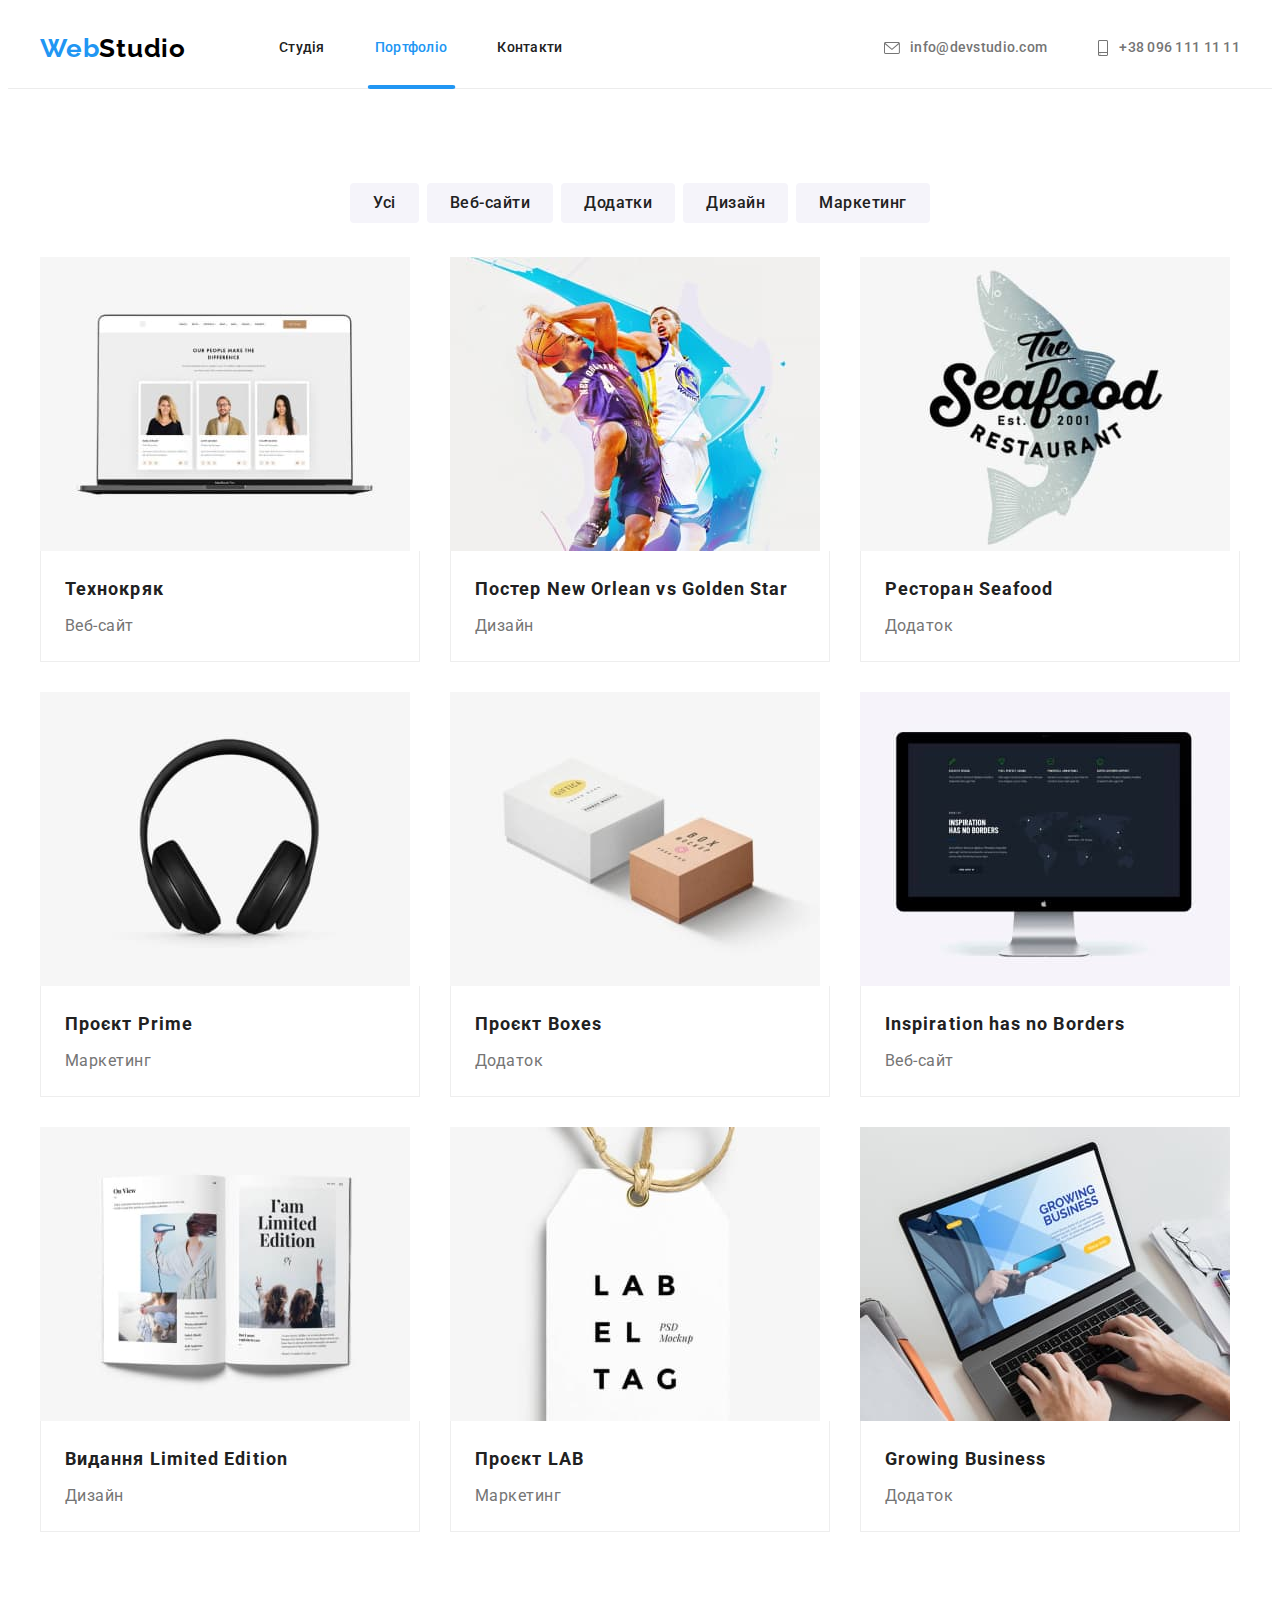
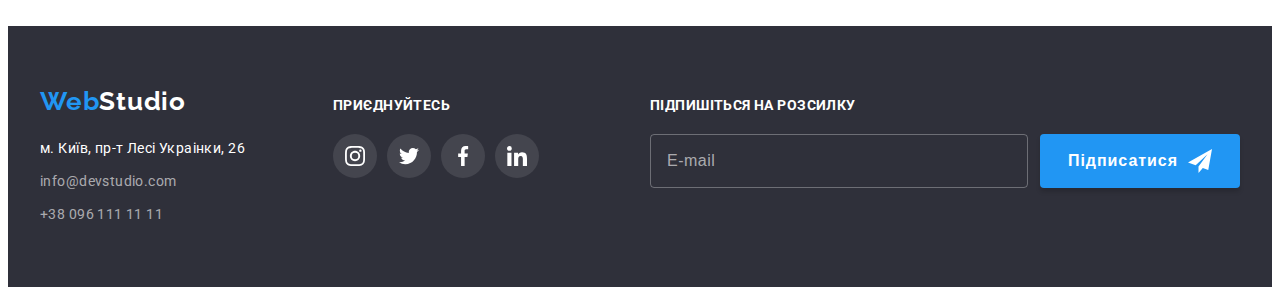
==== commit af84215c: "added BEM" ====
--- a/portfolio.html
+++ b/portfolio.html
@@ -62,224 +62,224 @@
       </div>
     </header>
     <main>
-      <section class="section portfolio">
+      <section class="section">
         <div class="container">
           <h1 class="section-title visually-hidden">Наші проєкти</h1>
-          <ul class="list buttons">
-            <li class="item">
-              <button type="button" class="button">Усі</button>
-            </li>
-            <li class="item">
-              <button type="button" class="button">Веб-сайти</button>
-            </li>
-            <li class="item">
-              <button type="button" class="button">Додатки</button>
-            </li>
-            <li class="item">
-              <button type="button" class="button">Дизайн</button>
-            </li>
-            <li class="item">
-              <button type="button" class="button">Маркетинг</button>
+          <ul class="filter">
+            <li class="filter__item">
+              <button type="button" class="filter__button">Усі</button>
+            </li>
+            <li class="filter__item">
+              <button type="button" class="filter__button">Веб-сайти</button>
+            </li>
+            <li class="filter__item">
+              <button type="button" class="filter__button">Додатки</button>
+            </li>
+            <li class="filter__item">
+              <button type="button" class="filter__button">Дизайн</button>
+            </li>
+            <li class="filter__item">
+              <button type="button" class="filter__button">Маркетинг</button>
             </li>
           </ul>
-          <ul class="list set-card">
-            <li class="portfolio-card">
-              <a href="" class="link-portfolio">
-                <div class="foto-portfolio">
+          <ul class="portfolio">
+            <li class="portfolio__card">
+              <a href="" class="portfolio__link">
+                <div class="portfolio__container">
                   <img
                     src="./images/tehnokriak.jpg"
                     alt="на фото відкритий ноутбук на якому зображено дві жінки та чоловік"
                     width="370"
                     height="294"
-                    class="foto"
-                  />
-                  <p class="text-on-foto">
-                    Ресурс пропонує комплексні пропозиції з різним рівнем
-                    функціоналу та сервісів. Все це дозволить відвідувачу
-                    отримати вичерпні відомості про компанію чи приватну особу.
-                  </p>
-                </div>
-                <div class="card-foot">
-                  <h2 class="title-portfolio">Технокряк</h2>
-                  <p class="text-portfolio">Веб-сайт</p>
-                </div>
-              </a>
-            </li>
-            <li class="card-portfolio">
-              <a href="" class="link-portfolio">
-                <div class="foto-portfolio">
+                    class="portfolio__picture"
+                  />
+                  <p class="portfolio__description">
+                    Ресурс пропонує комплексні пропозиції з різним рівнем
+                    функціоналу та сервісів. Все це дозволить відвідувачу
+                    отримати вичерпні відомості про компанію чи приватну особу.
+                  </p>
+                </div>
+                <div class="portfolio__thumb">
+                  <h2 class="portfolio__project">Технокряк</h2>
+                  <p class="portfolio__category">Веб-сайт</p>
+                </div>
+              </a>
+            </li>
+            <li class="portfolio__card">
+              <a href="" class="portfolio__link">
+                <div class="portfolio__container">
                   <img
                     src="./images/poster-new-orlean-vs-golden-star.jpg"
                     alt="на фото зображено постер з двома баскетболістами"
                     width="370"
                     height="294"
-                    class="foto"
-                  />
-                  <p class="text-on-foto">
-                    Ресурс пропонує комплексні пропозиції з різним рівнем
-                    функціоналу та сервісів. Все це дозволить відвідувачу
-                    отримати вичерпні відомості про компанію чи приватну особу.
-                  </p>
-                </div>
-                <div class="card-foot">
-                  <h2 class="title-portfolio">
+                    class="portfolio__picture"
+                  />
+                  <p class="portfolio__description">
+                    Ресурс пропонує комплексні пропозиції з різним рівнем
+                    функціоналу та сервісів. Все це дозволить відвідувачу
+                    отримати вичерпні відомості про компанію чи приватну особу.
+                  </p>
+                </div>
+                <div class="portfolio__thumb">
+                  <h2 class="portfolio__project">
                     Постер New Orlean vs Golden Star
                   </h2>
-                  <p class="text-portfolio">Дизайн</p>
-                </div>
-              </a>
-            </li>
-            <li class="card-portfolio">
-              <a href="" class="link-portfolio">
-                <div class="foto-portfolio">
+                  <p class="portfolio__category">Дизайн</p>
+                </div>
+              </a>
+            </li>
+            <li class="portfolio__card">
+              <a href="" class="portfolio__link">
+                <div class="portfolio__container">
                   <img
                     src="./images/restaurant-seafood.jpg"
                     alt="на фото зображено рибу та назву ресторану"
                     width="370"
                     height="294"
-                    class="foto"
-                  />
-                  <p class="text-on-foto">
-                    Ресурс пропонує комплексні пропозиції з різним рівнем
-                    функціоналу та сервісів. Все це дозволить відвідувачу
-                    отримати вичерпні відомості про компанію чи приватну особу.
-                  </p>
-                </div>
-                <div class="card-foot">
-                  <h2 class="title-portfolio">Ресторан Seafood</h2>
-                  <p class="text-portfolio">Додаток</p>
-                </div>
-              </a>
-            </li>
-            <li class="card-portfolio">
-              <a href="" class="link-portfolio">
-                <div class="foto-portfolio">
+                    class="portfolio__picture"
+                  />
+                  <p class="portfolio__description">
+                    Ресурс пропонує комплексні пропозиції з різним рівнем
+                    функціоналу та сервісів. Все це дозволить відвідувачу
+                    отримати вичерпні відомості про компанію чи приватну особу.
+                  </p>
+                </div>
+                <div class="portfolio__thumb">
+                  <h2 class="portfolio__project">Ресторан Seafood</h2>
+                  <p class="portfolio__category">Додаток</p>
+                </div>
+              </a>
+            </li>
+            <li class="portfolio__card">
+              <a href="" class="portfolio__link">
+                <div class="portfolio__container">
                   <img
                     src="./images/project-prime.jpg"
                     alt="на фото зображені бездротові навушники"
                     width="370"
                     height="294"
-                    class="foto"
-                  />
-                  <p class="text-on-foto">
-                    Ресурс пропонує комплексні пропозиції з різним рівнем
-                    функціоналу та сервісів. Все це дозволить відвідувачу
-                    отримати вичерпні відомості про компанію чи приватну особу.
-                  </p>
-                </div>
-                <div class="card-foot">
-                  <h2 class="title-portfolio">Проєкт Prime</h2>
-                  <p class="text-portfolio">Маркетинг</p>
-                </div>
-              </a>
-            </li>
-            <li class="card-portfolio">
-              <a href="" class="link-portfolio">
-                <div class="foto-portfolio">
+                    class="portfolio__picture"
+                  />
+                  <p class="portfolio__description">
+                    Ресурс пропонує комплексні пропозиції з різним рівнем
+                    функціоналу та сервісів. Все це дозволить відвідувачу
+                    отримати вичерпні відомості про компанію чи приватну особу.
+                  </p>
+                </div>
+                <div class="portfolio__thumb">
+                  <h2 class="portfolio__project">Проєкт Prime</h2>
+                  <p class="portfolio__category">Маркетинг</p>
+                </div>
+              </a>
+            </li>
+            <li class="portfolio__card">
+              <a href="" class="portfolio__link">
+                <div class="portfolio__container">
                   <img
                     src="./images/project-boxes.jpg"
                     alt="на фото зображено біла і коричнева коробки"
                     width="370"
                     height="294"
-                    class="foto"
-                  />
-                  <p class="text-on-foto">
-                    Ресурс пропонує комплексні пропозиції з різним рівнем
-                    функціоналу та сервісів. Все це дозволить відвідувачу
-                    отримати вичерпні відомості про компанію чи приватну особу.
-                  </p>
-                </div>
-                <div class="card-foot">
-                  <h2 class="title-portfolio">Проєкт Boxes</h2>
-                  <p class="text-portfolio">Додаток</p>
-                </div>
-              </a>
-            </li>
-            <li class="card-portfolio">
-              <a href="" class="link-portfolio">
-                <div class="foto-portfolio">
+                    class="portfolio__picture"
+                  />
+                  <p class="portfolio__description">
+                    Ресурс пропонує комплексні пропозиції з різним рівнем
+                    функціоналу та сервісів. Все це дозволить відвідувачу
+                    отримати вичерпні відомості про компанію чи приватну особу.
+                  </p>
+                </div>
+                <div class="portfolio__thumb">
+                  <h2 class="portfolio__project">Проєкт Boxes</h2>
+                  <p class="portfolio__category">Додаток</p>
+                </div>
+              </a>
+            </li>
+            <li class="portfolio__card">
+              <a href="" class="portfolio__link">
+                <div class="portfolio__container">
                   <img
                     src="./images/inspiration-has-no-borders.jpg"
                     alt="на фото монітор apple на якому зображено карту світу"
                     width="370"
                     height="294"
-                    class="foto"
-                  />
-                  <p class="text-on-foto">
-                    Ресурс пропонує комплексні пропозиції з різним рівнем
-                    функціоналу та сервісів. Все це дозволить відвідувачу
-                    отримати вичерпні відомості про компанію чи приватну особу.
-                  </p>
-                </div>
-                <div class="card-foot">
-                  <h2 class="title-portfolio">Inspiration has no Borders</h2>
-                  <p class="text-portfolio">Веб-сайт</p>
-                </div>
-              </a>
-            </li>
-            <li class="card-portfolio">
-              <a href="" class="link-portfolio">
-                <div class="foto-portfolio">
+                    class="portfolio__picture"
+                  />
+                  <p class="portfolio__description">
+                    Ресурс пропонує комплексні пропозиції з різним рівнем
+                    функціоналу та сервісів. Все це дозволить відвідувачу
+                    отримати вичерпні відомості про компанію чи приватну особу.
+                  </p>
+                </div>
+                <div class="portfolio__thumb">
+                  <h2 class="portfolio__project">Inspiration has no Borders</h2>
+                  <p class="portfolio__category">Веб-сайт</p>
+                </div>
+              </a>
+            </li>
+            <li class="portfolio__card">
+              <a href="" class="portfolio__link">
+                <div class="portfolio__container">
                   <img
                     src="./images/publishing-house-limited-edition.jpg"
                     alt="на фото відкрита книга"
                     width="370"
                     height="294"
-                    class="foto"
-                  />
-                  <p class="text-on-foto">
-                    Ресурс пропонує комплексні пропозиції з різним рівнем
-                    функціоналу та сервісів. Все це дозволить відвідувачу
-                    отримати вичерпні відомості про компанію чи приватну особу.
-                  </p>
-                </div>
-                <div class="card-foot">
-                  <h2 class="title-portfolio">Видання Limited Edition</h2>
-                  <p class="text-portfolio">Дизайн</p>
-                </div>
-              </a>
-            </li>
-            <li class="card-portfolio">
-              <a href="" class="link-portfolio">
-                <div class="foto-portfolio">
+                    class="portfolio__picture"
+                  />
+                  <p class="portfolio__description">
+                    Ресурс пропонує комплексні пропозиції з різним рівнем
+                    функціоналу та сервісів. Все це дозволить відвідувачу
+                    отримати вичерпні відомості про компанію чи приватну особу.
+                  </p>
+                </div>
+                <div class="portfolio__thumb">
+                  <h2 class="portfolio__project">Видання Limited Edition</h2>
+                  <p class="portfolio__category">Дизайн</p>
+                </div>
+              </a>
+            </li>
+            <li class="portfolio__card">
+              <a href="" class="portfolio__link">
+                <div class="portfolio__container">
                   <img
                     src="./images/project-lab.jpg"
                     alt="на фото зображена паперова лейба з написом LAB EL TAG"
                     width="370"
                     height="294"
-                    class="foto"
-                  />
-                  <p class="text-on-foto">
-                    Ресурс пропонує комплексні пропозиції з різним рівнем
-                    функціоналу та сервісів. Все це дозволить відвідувачу
-                    отримати вичерпні відомості про компанію чи приватну особу.
-                  </p>
-                </div>
-                <div class="card-foot">
-                  <h2 class="title-portfolio">Проєкт LAB</h2>
-                  <p class="text-portfolio">Маркетинг</p>
-                </div>
-              </a>
-            </li>
-            <li class="card-portfolio">
-              <a href="" class="link-portfolio">
-                <div class="foto-portfolio">
+                    class="portfolio__picture"
+                  />
+                  <p class="portfolio__description">
+                    Ресурс пропонує комплексні пропозиції з різним рівнем
+                    функціоналу та сервісів. Все це дозволить відвідувачу
+                    отримати вичерпні відомості про компанію чи приватну особу.
+                  </p>
+                </div>
+                <div class="portfolio__thumb">
+                  <h2 class="portfolio__project">Проєкт LAB</h2>
+                  <p class="portfolio__category">Маркетинг</p>
+                </div>
+              </a>
+            </li>
+            <li class="portfolio__card">
+              <a href="" class="portfolio__link">
+                <div class="portfolio__container">
                   <img
                     src="./images/growing-business.jpg"
                     alt="на фото ноутбук на якому відкрито сайт Growing Business"
                     width="370"
                     height="294"
-                    class="foto"
-                  />
-                  <p class="text-on-foto">
-                    Ресурс пропонує комплексні пропозиції з різним рівнем
-                    функціоналу та сервісів. Все це дозволить відвідувачу
-                    отримати вичерпні відомості про компанію чи приватну особу.
-                  </p>
-                </div>
-                <div class="card-foot">
-                  <h2 class="title-portfolio">Growing Business</h2>
-                  <p class="text-portfolio">Додаток</p>
+                    class="portfolio__picture"
+                  />
+                  <p class="portfolio__description">
+                    Ресурс пропонує комплексні пропозиції з різним рівнем
+                    функціоналу та сервісів. Все це дозволить відвідувачу
+                    отримати вичерпні відомості про компанію чи приватну особу.
+                  </p>
+                </div>
+                <div class="portfolio__thumb">
+                  <h2 class="portfolio__project">Growing Business</h2>
+                  <p class="portfolio__category">Додаток</p>
                 </div>
               </a>
             </li>
--- a/css/styles.css
+++ b/css/styles.css
@@ -139,7 +139,7 @@
   border-radius: 2px;
   transform: scaleX(1.2);
 }
-
+/* -------------------------------------------зв'язок--------------- */
 .connection-list {
   list-style: none;
   padding: 0;
@@ -225,39 +225,6 @@
 
 .hero__button:active {
   background-color: var(--button-active);
-}
-
-/*----------------------------------------------кнопки--------------*/
-
-.button {
-  display: inline-block;
-  border: 1px solid transparent;
-  border-radius: 4px;
-  padding-top: 6px;
-  padding-right: 22px;
-  padding-bottom: 6px;
-  padding-left: 22px;
-
-  color: var(--title-text-color);
-  background-color: var(--buttons-and-bg-color);
-
-  font-family: inherit;
-  font-weight: 500;
-  font-size: 16px;
-  line-height: 1.63;
-  letter-spacing: 0.03em;
-  text-align: center;
-  cursor: pointer;
-
-  transition: box-shadow 250ms var(--timing-function),
-    color 250ms var(--timing-function),
-    background-color 250ms var(--timing-function);
-}
-
-.button:hover,
-.button:focus {
-  color: var(--text-and-primary-bg-white-color);
-  background-color: var(--accent-color);
 }
 
 /* -----------------------------секції та заголовки-секцій----------*/
@@ -404,7 +371,7 @@
   line-height: 1.19;
   letter-spacing: 0.03em;
 }
-/* ------------------------------------соц. мережі -------------*/
+/* ----------------------------------------соц. мережі -------------*/
 .social-list {
   display: flex;
   justify-content: center;
@@ -535,7 +502,6 @@
   display: block;
   margin-left: 93px;
 }
-
 .form-subscribe {
   display: flex;
   gap: 12px;
@@ -562,7 +528,6 @@
   letter-spacing: 0.03em;
   color: rgba(255, 255, 255, 0.6);
 }
-
 .form-subscribe__button {
   display: flex;
   justify-content: center;
@@ -589,87 +554,6 @@
 .form-subscribe__button:focus {
   background-color: var(--button-active);
 }
-
-/* --------------------------------page Portfolio------------------ */
-
-/* ----------------------------------фільтр------------------------ */
-.buttons {
-  display: flex;
-  justify-content: center;
-  margin-bottom: 34px;
-}
-.buttons .item + .item {
-  margin-left: 8px;
-}
-.buttons .button:hover,
-.buttons .button:focus {
-  border-radius: 4px;
-  box-shadow: 0px 3px 1px rgba(0, 0, 0, 0.1), 0px 1px 2px rgba(0, 0, 0, 0.08),
-    0px 2px 2px rgba(0, 0, 0, 0.12);
-}
-/* ----------------------------портфоліо картки-------------------- */
-.portfolio .set-card {
-  display: flex;
-  flex-wrap: wrap;
-  gap: 30px;
-}
-.card-portfolio {
-  flex-basis: calc((100% - 60px) / 3);
-}
-.link-portfolio {
-  display: block;
-  text-decoration: none;
-}
-.foto-portfolio {
-  position: relative;
-  overflow: hidden;
-}
-.text-on-foto {
-  position: absolute;
-  width: 100%;
-  height: 100%;
-
-  padding: 63px 24px;
-
-  font-size: 18px;
-  line-height: 1.56;
-  letter-spacing: 0.03em;
-  color: var(--text-and-primary-bg-white-color);
-  background-color: rgba(33, 150, 243, 0.9);
-
-  transform: translateY(0);
-  transition: transform 250ms var(--timing-function);
-}
-.portfolio .card-foot {
-  padding-top: 20px;
-  padding-right: 24px;
-  padding-bottom: 20px;
-  padding-left: 24px;
-  border-right: 1px solid #eeeeee;
-  border-bottom: 1px solid #eeeeee;
-  border-left: 1px solid #eeeeee;
-}
-.title-portfolio {
-  margin-bottom: 4px;
-
-  color: var(--title-text-color);
-  font-size: 18px;
-  line-height: 2;
-  letter-spacing: 0.06em;
-}
-.text-portfolio {
-  color: var(--primary-text-color);
-  line-height: 1.88;
-  letter-spacing: 0.03em;
-}
-.link-portfolio:hover {
-  box-shadow: 0px 1px 1px rgba(0, 0, 0, 0.12), 0px 4px 4px rgba(0, 0, 0, 0.06),
-    1px 4px 6px rgba(0, 0, 0, 0.16);
-}
-.link-portfolio:hover .text-on-foto {
-  transform: translateY(-100%);
-}
-
 /* --------------------------------------backdrop------------------ */
 
 .backdrop {
@@ -710,7 +594,7 @@
     0px 2px 1px rgba(0, 0, 0, 0.2);
   border-radius: 4px;
 }
-.close-modal {
+.modal__close {
   position: absolute;
   top: 8px;
   right: 8px;
@@ -727,12 +611,16 @@
   cursor: pointer;
   transition: fill 250ms var(--timing-function);
 }
-/* -----------------------------------форма модального вікна--- */
-.form-modal {
+.modal__close:hover,
+.modal__close:focus {
+  fill: var(--accent-color);
+}
+/* -----------------------------------форма модального вікна----- */
+.order-form {
   width: 100%;
   height: 100%;
 }
-.title-form {
+.order-form__title {
   margin-bottom: 12px;
   font-weight: 700;
   font-size: 20px;
@@ -741,20 +629,20 @@
   letter-spacing: 0.03em;
   color: var(--title-text-color);
 }
-.group-inputs {
+.order-form__group {
   list-style: none;
   padding: 0;
   margin: 0 0 20px 0;
 }
-.item-group {
+.order-form__item {
   display: flex;
   flex-direction: column;
   margin-bottom: 10px;
 }
-.item-group:last-child {
+.order-form__item:last-child {
   margin-bottom: 0;
 }
-.title-input {
+.order-form__label {
   margin-bottom: 4px;
   font-weight: 400;
   font-size: 12px;
@@ -762,10 +650,10 @@
   letter-spacing: 0.01em;
   color: var(--primary-text-color);
 }
-.thumb-form {
+.order-form__thumb {
   position: relative;
 }
-.input-box {
+.order-form__input {
   padding-left: 42px;
   width: 100%;
   height: 40px;
@@ -775,42 +663,40 @@
   border-radius: 4px;
   transition: border 250ms var(--timing-function);
 }
-.input-box:hover,
-.input-box:focus {
+.order-form__input:hover,
+.order-form__input:focus {
   border: 1px solid var(--accent-color);
 }
-.icon-modal {
+.order-form__icon {
   position: absolute;
   top: 11px;
   left: 12px;
   transition: fill 250ms var(--timing-function);
 }
-.close-modal:hover,
-.close-modal:focus,
-.input-box:hover + .icon-modal,
-.input-box:focus + .icon-modal {
+.order-form__input:hover + .order-form__icon,
+.order-form__input:focus + .order-form__icon {
   fill: var(--accent-color);
 }
-.input-box.comment {
+.order-form__input--comment {
   padding: 12px 16px;
   width: 100%;
   height: 120px;
   resize: none;
   overflow: auto;
 }
-.comment::placeholder {
+.order-form__input::placeholder {
   font-weight: 400;
   font-size: 12px;
   line-height: 1.17;
   letter-spacing: 0.01em;
   color: rgba(117, 117, 117, 0.5);
 }
-.agree-form {
+.rules {
   display: flex;
   justify-content: center;
   margin-bottom: 30px;
 }
-.accept-contract {
+.rules__title {
   display: flex;
   align-items: center;
   font-weight: 400;
@@ -819,7 +705,7 @@
   letter-spacing: 0.03em;
   color: var(--primary-text-color);
 }
-.accept-contract > span {
+.rules__checkbox {
   width: 16px;
   height: 15px;
   border: 2px solid var(--title-text-color);
@@ -832,20 +718,21 @@
   transition: background-color 250ms var(--timing-function),
     border 250ms var(--timing-function), fill 250ms var(--timing-function);
 }
-.check-form:checked + .accept-contract > span {
+.rules__accept:checked + .rules__title > .rules__checkbox {
   background-color: var(--accent-color);
   border: none;
   fill: var(--text-and-primary-bg-white-color);
 }
-.check-form:focus + .accept-contract > span,
-.check-form:hover + .accept-contract > span {
+.rules__accept:focus + .rules__title > .rules__checkbox,
+.rules__accept:hover + .rules__title > .rules__checkbox {
   border: 2px solid var(--accent-color);
 }
-.contract-terms {
+.rules__description {
   margin-left: 5px;
   color: var(--accent-color);
 }
-.button-submit-form {
+
+.order-form__submit {
   display: block;
   margin-left: auto;
   margin-right: auto;
@@ -864,7 +751,130 @@
   cursor: pointer;
   transition: background-color 250ms var(--timing-function);
 }
-.button-submit-form:hover,
-.button-submit-form:focus {
+.order-form__submit:hover,
+.order-form__submit:focus {
   background-color: var(--button-active);
 }
+
+/* ------------------------------PAGE PORTFOLIO-------------------- */
+
+/* ------------------------------кнопки-----фільтр----------------- */
+
+.filter {
+  display: flex;
+  justify-content: center;
+  list-style: none;
+  padding: 0;
+  margin: 0 0 34px 0;
+}
+.filter__item {
+  margin-left: 8px;
+}
+.filter__item:first-child {
+  margin-left: 0px;
+}
+.filter__button {
+  display: inline-block;
+  border: 1px solid transparent;
+  border-radius: 4px;
+  padding-top: 6px;
+  padding-right: 22px;
+  padding-bottom: 6px;
+  padding-left: 22px;
+
+  color: var(--title-text-color);
+  background-color: var(--buttons-and-bg-color);
+
+  font-family: inherit;
+  font-weight: 500;
+  font-size: 16px;
+  line-height: 1.63;
+  letter-spacing: 0.03em;
+  text-align: center;
+  cursor: pointer;
+
+  transition: box-shadow 250ms var(--timing-function),
+    color 250ms var(--timing-function),
+    background-color 250ms var(--timing-function);
+}
+.filter__button:hover,
+.filter__button:focus {
+  color: var(--text-and-primary-bg-white-color);
+  background-color: var(--accent-color);
+}
+.filter__button:hover,
+.filter__button:focus {
+  border-radius: 4px;
+  box-shadow: 0px 3px 1px rgba(0, 0, 0, 0.1), 0px 1px 2px rgba(0, 0, 0, 0.08),
+    0px 2px 2px rgba(0, 0, 0, 0.12);
+}
+/* ----------------------------портфоліо картки-------------------- */
+.portfolio {
+  display: flex;
+  flex-wrap: wrap;
+  gap: 30px;
+  list-style: none;
+  padding: 0;
+  margin: 0;
+}
+.portfolio__card {
+  flex-basis: calc((100% - 60px) / 3);
+}
+.portfolio__link {
+  display: block;
+  text-decoration: none;
+}
+.portfolio__container {
+  position: relative;
+  overflow: hidden;
+}
+.portfolio__picture {
+  display: block;
+  max-width: 100%;
+  height: auto;
+}
+.portfolio__description {
+  position: absolute;
+  width: 100%;
+  height: 100%;
+
+  padding: 63px 24px;
+
+  font-size: 18px;
+  line-height: 1.56;
+  letter-spacing: 0.03em;
+  color: var(--text-and-primary-bg-white-color);
+  background-color: rgba(33, 150, 243, 0.9);
+
+  transform: translateY(0);
+  transition: transform 250ms var(--timing-function);
+}
+.portfolio__thumb {
+  padding-top: 20px;
+  padding-right: 24px;
+  padding-bottom: 20px;
+  padding-left: 24px;
+  border-right: 1px solid #eeeeee;
+  border-bottom: 1px solid #eeeeee;
+  border-left: 1px solid #eeeeee;
+}
+.portfolio__project {
+  margin-bottom: 4px;
+
+  color: var(--title-text-color);
+  font-size: 18px;
+  line-height: 2;
+  letter-spacing: 0.06em;
+}
+.portfolio__category {
+  color: var(--primary-text-color);
+  line-height: 1.88;
+  letter-spacing: 0.03em;
+}
+.portfolio__link:hover {
+  box-shadow: 0px 1px 1px rgba(0, 0, 0, 0.12), 0px 4px 4px rgba(0, 0, 0, 0.06),
+    1px 4px 6px rgba(0, 0, 0, 0.16);
+}
+.portfolio__link:hover .portfolio__description {
+  transform: translateY(-100%);
+}
--- a/css/main.min.css
+++ b/css/main.min.css
@@ -1 +1 @@
-/*# sourceMappingURL=main.min.css.map */+@im body{margin:0}/*# sourceMappingURL=main.min.css.map */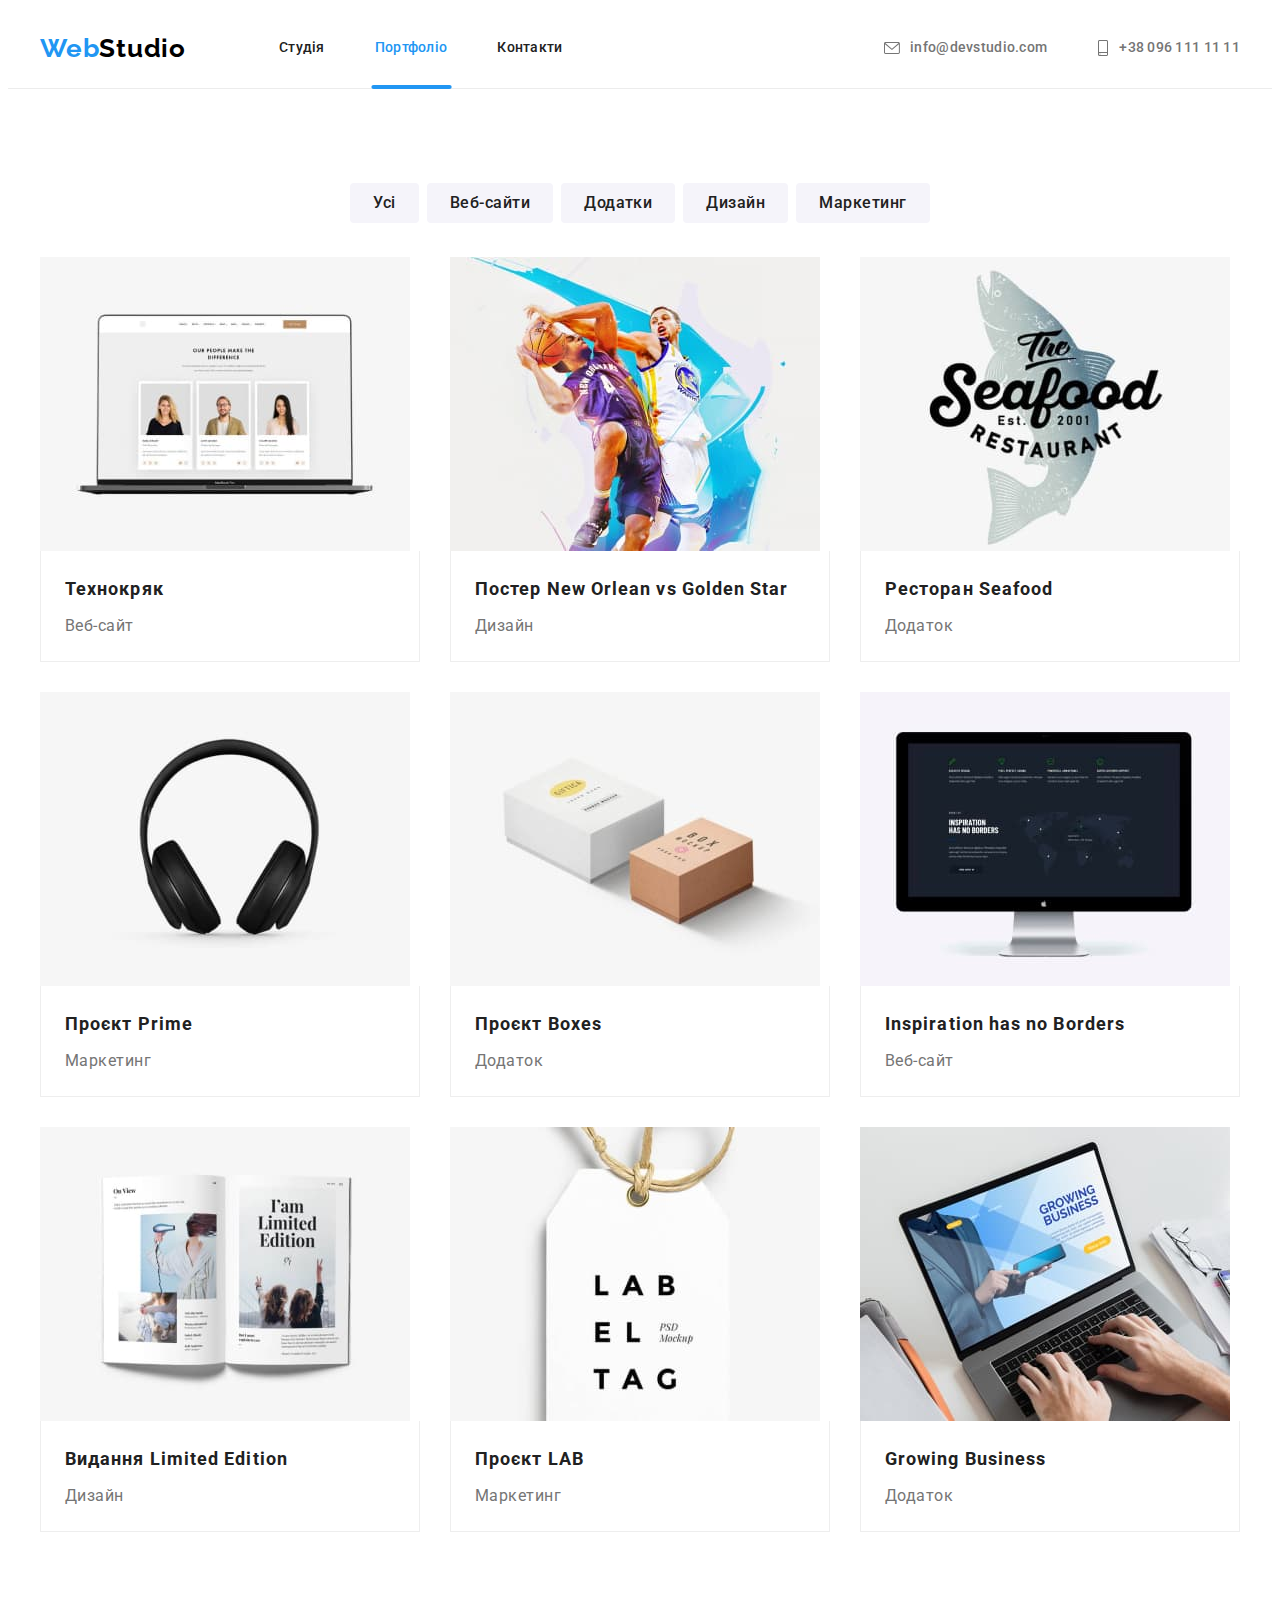
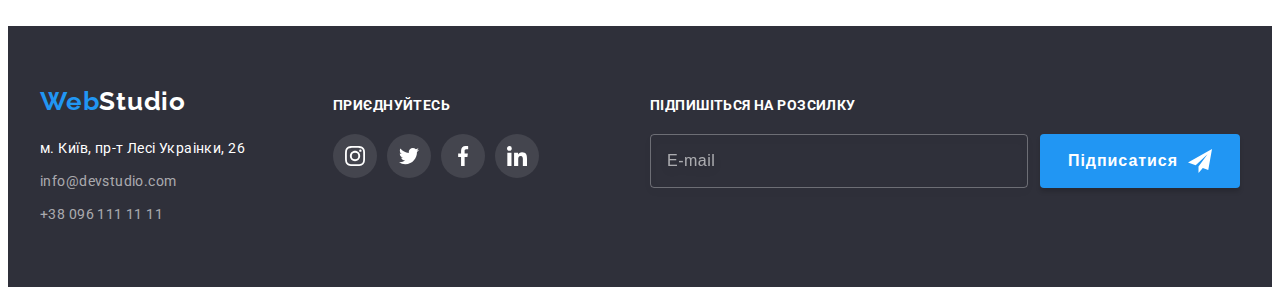
==== commit 2d0881ca: "hw-07 done" ====
--- a/portfolio.html
+++ b/portfolio.html
@@ -18,33 +18,32 @@
       crossorigin="anonymous"
       referrerpolicy="no-referrer"
     />
-    <link rel="stylesheet" href="./css/styles.css" />
     <link rel="stylesheet" href="./css/main.min.css">
   </head>
 
   <body>
     <header class="page-header">
       <div class="container page-header__container">
-        <nav class="site-nav">
+        <nav class="navigation">
           <a href="./index.html" class="logo"
             ><span class="logo__accent">Web</span>Studio</a
           >
-          <ul class="nav-list">
-            <li class="nav-list__item">
-              <a href="./index.html" class="nav-list__link">Студія</a>
-            </li>
-            <li class="nav-list__item">
-              <a href="./portfolio.html" class="nav-list__link nav-list__link--current">Портфоліо</a>
-            </li>
-            <li class="nav-list__item">
-              <a href="#" class="nav-list__link">Контакти</a>
+          <ul class="site-nav page-header__site-nav">
+            <li class="site-nav__item">
+              <a href="./index.html" class="site-nav__link">Студія</a>
+            </li>
+            <li class="site-nav__item">
+              <a href="./portfolio.html" class="site-nav__link site-nav__link--current">Портфоліо</a>
+            </li>
+            <li class="site-nav__item">
+              <a href="#" class="site-nav__link">Контакти</a>
             </li>
           </ul>
         </nav>
-        <ul class="connection-list">
+        <ul class="connection-list page-header__connection-list">
           <li class="connection-list__item">
             <a href="mailto:info@devstudio.com" lang="en" class="link connection-list__link">
-              <svg width="16" height="12" class="connection-list__logo">
+              <svg width="16" height="12" class="connection-list__icon">
                 <use href="./images/icons.svg#mail"></use>
               </svg>
               info@devstudio.com
@@ -52,7 +51,7 @@
           </li>
           <li class="connection-list__item">
             <a href="tel:+380961111111" class="link connection-list__link">
-              <svg width="12" height="16" class="connection-list__logo">
+              <svg width="12" height="16" class="connection-list__icon">
                 <use href="./images/icons.svg#phone"></use>
               </svg>
               +38 096 111 11 11
@@ -62,10 +61,10 @@
       </div>
     </header>
     <main>
-      <section class="section">
+      <section class="section our-portfolio">
         <div class="container">
           <h1 class="section-title visually-hidden">Наші проєкти</h1>
-          <ul class="filter">
+          <ul class="filter our-portfolio__filter">
             <li class="filter__item">
               <button type="button" class="filter__button">Усі</button>
             </li>
@@ -85,7 +84,7 @@
           <ul class="portfolio">
             <li class="portfolio__card">
               <a href="" class="portfolio__link">
-                <div class="portfolio__container">
+                <div class="portfolio__thumb">
                   <img
                     src="./images/tehnokriak.jpg"
                     alt="на фото відкритий ноутбук на якому зображено дві жінки та чоловік"
@@ -99,7 +98,7 @@
                     отримати вичерпні відомості про компанію чи приватну особу.
                   </p>
                 </div>
-                <div class="portfolio__thumb">
+                <div class="portfolio__container">
                   <h2 class="portfolio__project">Технокряк</h2>
                   <p class="portfolio__category">Веб-сайт</p>
                 </div>
@@ -107,7 +106,7 @@
             </li>
             <li class="portfolio__card">
               <a href="" class="portfolio__link">
-                <div class="portfolio__container">
+                <div class="portfolio__thumb">
                   <img
                     src="./images/poster-new-orlean-vs-golden-star.jpg"
                     alt="на фото зображено постер з двома баскетболістами"
@@ -121,7 +120,7 @@
                     отримати вичерпні відомості про компанію чи приватну особу.
                   </p>
                 </div>
-                <div class="portfolio__thumb">
+                <div class="portfolio__container">
                   <h2 class="portfolio__project">
                     Постер New Orlean vs Golden Star
                   </h2>
@@ -131,7 +130,7 @@
             </li>
             <li class="portfolio__card">
               <a href="" class="portfolio__link">
-                <div class="portfolio__container">
+                <div class="portfolio__thumb">
                   <img
                     src="./images/restaurant-seafood.jpg"
                     alt="на фото зображено рибу та назву ресторану"
@@ -145,7 +144,7 @@
                     отримати вичерпні відомості про компанію чи приватну особу.
                   </p>
                 </div>
-                <div class="portfolio__thumb">
+                <div class="portfolio__container">
                   <h2 class="portfolio__project">Ресторан Seafood</h2>
                   <p class="portfolio__category">Додаток</p>
                 </div>
@@ -153,7 +152,7 @@
             </li>
             <li class="portfolio__card">
               <a href="" class="portfolio__link">
-                <div class="portfolio__container">
+                <div class="portfolio__thumb">
                   <img
                     src="./images/project-prime.jpg"
                     alt="на фото зображені бездротові навушники"
@@ -167,7 +166,7 @@
                     отримати вичерпні відомості про компанію чи приватну особу.
                   </p>
                 </div>
-                <div class="portfolio__thumb">
+                <div class="portfolio__container">
                   <h2 class="portfolio__project">Проєкт Prime</h2>
                   <p class="portfolio__category">Маркетинг</p>
                 </div>
@@ -175,7 +174,7 @@
             </li>
             <li class="portfolio__card">
               <a href="" class="portfolio__link">
-                <div class="portfolio__container">
+                <div class="portfolio__thumb">
                   <img
                     src="./images/project-boxes.jpg"
                     alt="на фото зображено біла і коричнева коробки"
@@ -189,7 +188,7 @@
                     отримати вичерпні відомості про компанію чи приватну особу.
                   </p>
                 </div>
-                <div class="portfolio__thumb">
+                <div class="portfolio__container">
                   <h2 class="portfolio__project">Проєкт Boxes</h2>
                   <p class="portfolio__category">Додаток</p>
                 </div>
@@ -197,7 +196,7 @@
             </li>
             <li class="portfolio__card">
               <a href="" class="portfolio__link">
-                <div class="portfolio__container">
+                <div class="portfolio__thumb">
                   <img
                     src="./images/inspiration-has-no-borders.jpg"
                     alt="на фото монітор apple на якому зображено карту світу"
@@ -211,7 +210,7 @@
                     отримати вичерпні відомості про компанію чи приватну особу.
                   </p>
                 </div>
-                <div class="portfolio__thumb">
+                <div class="portfolio__container">
                   <h2 class="portfolio__project">Inspiration has no Borders</h2>
                   <p class="portfolio__category">Веб-сайт</p>
                 </div>
@@ -219,7 +218,7 @@
             </li>
             <li class="portfolio__card">
               <a href="" class="portfolio__link">
-                <div class="portfolio__container">
+                <div class="portfolio__thumb">
                   <img
                     src="./images/publishing-house-limited-edition.jpg"
                     alt="на фото відкрита книга"
@@ -233,7 +232,7 @@
                     отримати вичерпні відомості про компанію чи приватну особу.
                   </p>
                 </div>
-                <div class="portfolio__thumb">
+                <div class="portfolio__container">
                   <h2 class="portfolio__project">Видання Limited Edition</h2>
                   <p class="portfolio__category">Дизайн</p>
                 </div>
@@ -241,7 +240,7 @@
             </li>
             <li class="portfolio__card">
               <a href="" class="portfolio__link">
-                <div class="portfolio__container">
+                <div class="portfolio__thumb">
                   <img
                     src="./images/project-lab.jpg"
                     alt="на фото зображена паперова лейба з написом LAB EL TAG"
@@ -255,7 +254,7 @@
                     отримати вичерпні відомості про компанію чи приватну особу.
                   </p>
                 </div>
-                <div class="portfolio__thumb">
+                <div class="portfolio__container">
                   <h2 class="portfolio__project">Проєкт LAB</h2>
                   <p class="portfolio__category">Маркетинг</p>
                 </div>
@@ -263,7 +262,7 @@
             </li>
             <li class="portfolio__card">
               <a href="" class="portfolio__link">
-                <div class="portfolio__container">
+                <div class="portfolio__thumb">
                   <img
                     src="./images/growing-business.jpg"
                     alt="на фото ноутбук на якому відкрито сайт Growing Business"
@@ -277,7 +276,7 @@
                     отримати вичерпні відомості про компанію чи приватну особу.
                   </p>
                 </div>
-                <div class="portfolio__thumb">
+                <div class="portfolio__container">
                   <h2 class="portfolio__project">Growing Business</h2>
                   <p class="portfolio__category">Додаток</p>
                 </div>
@@ -294,8 +293,8 @@
           <a href="./index.html" class="logo logo--white"
             ><span class="logo__accent">Web</span>Studio</a
           >
-          <address class="our-contacts">
-            <ul class="list contacts-list">
+          <address class="page-footer__our-contacts">
+            <ul class="contacts-list">
               <li class="contacts-list__item">
                 <a
                   href="https://goo.gl/maps/CPtrU1FHBa2aNyZL9"
@@ -320,7 +319,7 @@
 
         <div class="page-footer__join">
           <span class="page-footer__proposal">приєднуйтесь</span>
-          <ul class="list social-list">
+          <ul class="social-list">
             <li class="social-list__item">
               <a href="" target="_blank" class="social-list__link social-list__link--dark">
                 <svg width="20" height="20">
--- a/css/main.min.css
+++ b/css/main.min.css
@@ -1 +1 @@
-@im body{margin:0}/*# sourceMappingURL=main.min.css.map */+:root{--primary-text-color: #757575;--title-text-color: #212121;--accent-color: #2196f3;--text-and-primary-bg-white-color: #ffffff;--second-bg-color: #2f303a;--black-text-color-logo: #000000;--buttons-and-bg-color: #f5f4fa;--button-active: #188ce8;--hero-bg-color: #c4c4c4;--svg-color: #afb1b8;--timing-function: cubic-bezier(0.4, 0, 0.2, 1)}h1,h2,h3,h4,h5,h6,p,ul{margin-top:0;margin-bottom:0;padding-top:0;padding-bottom:0}.list,.portfolio,.filter,.contacts-list,.client-list,.social-list,.team-list,.works-list,.benefits-list,.connection-list,.site-nav{list-style:none;padding:0;margin:0}body{color:var(--primary-text-color);background-color:var(--text-and-primary-bg-white-color);font-family:"Roboto",sans-serif}.container{margin-left:auto;margin-right:auto;width:1200px;padding-left:15px;padding-right:15px}.link{color:var(--primary-text-color);font-weight:500;font-size:14px;line-height:1.14;letter-spacing:.02em;text-decoration:none;-webkit-transition-property:color;transition-property:color;-webkit-transition-duration:250ms;transition-duration:250ms;-webkit-transition-timing-function:var(--timing-function);transition-timing-function:var(--timing-function)}.link:hover,.link:focus{color:var(--accent-color)}.section{padding-top:94px;padding-bottom:94px}.section__title{margin-bottom:50px;color:var(--title-text-color);font-size:36px;line-height:1.17;letter-spacing:.03em;text-align:center}.visually-hidden{position:absolute;width:1px;height:1px;margin:1px;border:0;padding:0;white-space:nowrap;-webkit-clip-path:inset(100%);clip-path:inset(100%);clip:rect(0 0 0 0);overflow:hidden}.logo{display:inline-block;color:var(--black-text-color-logo);font-family:"Raleway",sans-serif;font-weight:700;font-size:26px;line-height:1.19;letter-spacing:.03em;text-decoration:none}.logo__accent{color:var(--accent-color)}.logo--white{color:var(--text-and-primary-bg-white-color)}.site-nav{display:-webkit-box;display:-ms-flexbox;display:flex;-webkit-box-align:center;-ms-flex-align:center;align-items:center}.site-nav__item{margin-left:50px}.site-nav__item:first-child{margin-left:0}.site-nav__link{position:relative;display:-webkit-box;display:-ms-flexbox;display:flex;padding-top:32px;padding-bottom:32px;color:var(--title-text-color);font-weight:500;font-size:14px;line-height:1.14;letter-spacing:.02em;text-decoration:none;-webkit-transition-property:color;transition-property:color;-webkit-transition-duration:250ms;transition-duration:250ms;-webkit-transition-timing-function:var(--timing-function);transition-timing-function:var(--timing-function)}.site-nav__link:hover,.site-nav__link:focus{color:var(--accent-color)}.site-nav__link--current{color:var(--accent-color)}.site-nav__link--current::after{position:absolute;content:"";bottom:-1px;width:100%;height:4px;background-color:var(--accent-color);border-radius:2px;-webkit-transform:scaleX(1.1);transform:scaleX(1.1);-webkit-transition-property:-webkit-transform;transition-property:-webkit-transform;transition-property:transform;transition-property:transform, -webkit-transform;-webkit-transition-duration:250ms;transition-duration:250ms;-webkit-transition-timing-function:var(--timing-function);transition-timing-function:var(--timing-function)}.site-nav__link--current:hover::after{-webkit-transform:scaleX(1.3);transform:scaleX(1.3)}.connection-list{display:-webkit-box;display:-ms-flexbox;display:flex;-webkit-box-align:center;-ms-flex-align:center;align-items:center}.connection-list__item{margin-left:50px}.connection-list__item:first-child{margin-left:0}.connection-list__link{display:-webkit-box;display:-ms-flexbox;display:flex;-webkit-box-align:center;-ms-flex-align:center;align-items:center;padding-top:32px;padding-bottom:32px}.connection-list__icon{margin-right:10px;fill:currentColor}.page-header{border-bottom-width:1px;border-bottom-style:solid;border-bottom-color:#ececec;background-color:var(--text-and-primary-bg-white-color)}.page-header__container{display:-webkit-box;display:-ms-flexbox;display:flex;-webkit-box-align:center;-ms-flex-align:center;align-items:center}.navigation{display:-webkit-box;display:-ms-flexbox;display:flex;-webkit-box-align:center;-ms-flex-align:center;align-items:center}.page-header__site-nav{margin-left:93px}.page-header__connection-list{margin-left:auto}.hero{padding-top:200px;padding-bottom:200px;background-color:var(--hero-bg-color);text-align:center}.hero__title{margin-top:0;margin-right:auto;margin-bottom:30px;margin-left:auto;width:696px;color:var(--text-and-primary-bg-white-color);font-weight:900;font-size:44px;line-height:1.36;letter-spacing:.06em;text-transform:uppercase}.hero__button{display:inline-block;border:none;border-radius:4px;min-width:216px;padding-top:10px;padding-right:32px;padding-bottom:10px;padding-left:32px;color:var(--text-and-primary-bg-white-color);background-color:var(--accent-color);font-family:inherit;font-weight:700;font-size:16px;line-height:1.88;letter-spacing:.06em;cursor:pointer}.hero__button:active{background-color:var(--button-active)}.overlay{margin-left:auto;margin-right:auto;max-width:1600px;height:600px;background-image:-webkit-gradient(linear, left top, left bottom, from(rgba(47, 48, 58, 0.4)), to(rgba(47, 48, 58, 0.4))),url(../images/hero-img.jpg);background-image:linear-gradient(rgba(47, 48, 58, 0.4), rgba(47, 48, 58, 0.4)),url(../images/hero-img.jpg);background-repeat:no-repeat;background-size:cover;background-position:center}.feature{padding-bottom:0}.benefits-list{display:-webkit-box;display:-ms-flexbox;display:flex;gap:30px}.benefits-list__item{-ms-flex-preferred-size:calc((100% - 90px)/4);flex-basis:calc((100% - 90px)/4)}.benefits-list__icon{margin-bottom:30px;display:-webkit-box;display:-ms-flexbox;display:flex;-webkit-box-pack:center;-ms-flex-pack:center;justify-content:center;-webkit-box-align:center;-ms-flex-align:center;align-items:center;height:120px;background:var(--buttons-and-bg-color);border-radius:4px}.benefits-list__title{margin-bottom:10px;color:var(--title-text-color);font-size:14px;line-height:1.14;letter-spacing:.03em;text-transform:uppercase}.benefits-list__description{color:var(--primary-text-color);font-weight:400;font-size:14px;line-height:1.71;letter-spacing:.03em}.works-list{display:-webkit-box;display:-ms-flexbox;display:flex;gap:30px}.works-list__item{position:relative;-ms-flex-preferred-size:calc((100% - 60px)/3);flex-basis:calc((100% - 60px)/3)}.works-list__picture{display:block;max-width:100%;height:auto}.works-list__thumb{position:absolute;left:0;bottom:0;display:-webkit-box;display:-ms-flexbox;display:flex;-webkit-box-pack:center;-ms-flex-pack:center;justify-content:center;-webkit-box-align:center;-ms-flex-align:center;align-items:center;width:100%;min-height:70px;background-color:rgba(47,48,58,.8)}.works-list__direction{font-weight:700;font-size:14px;line-height:1.14;letter-spacing:.03em;text-transform:uppercase;color:var(--text-and-primary-bg-white-color)}.our-team{background-color:var(--buttons-and-bg-color)}.team-list{display:-webkit-box;display:-ms-flexbox;display:flex;gap:30px}.team-list__card{-ms-flex-preferred-size:calc((100% - 90px)/4);flex-basis:calc((100% - 90px)/4);background-color:var(--text-and-primary-bg-white-color);-webkit-box-shadow:0px 1px 3px rgba(0,0,0,.12),0px 1px 1px rgba(0,0,0,.14),0px 2px 1px rgba(0,0,0,.2);box-shadow:0px 1px 3px rgba(0,0,0,.12),0px 1px 1px rgba(0,0,0,.14),0px 2px 1px rgba(0,0,0,.2);border-radius:0px 0px 4px 4px}.team-list__photo{display:block;max-width:100%;height:auto}.team-list__container{padding-top:30px;padding-bottom:30px;text-align:center}.team-list__name{margin-bottom:10px;color:var(--title-text-color);font-weight:500;font-size:16px;line-height:1.19;letter-spacing:.03em}.team-list__specialization{margin-bottom:16px;font-weight:400;font-size:16px;line-height:1.19;letter-spacing:.03em}.social-list{display:-webkit-box;display:-ms-flexbox;display:flex;-webkit-box-pack:center;-ms-flex-pack:center;justify-content:center;gap:10px}.social-list__item{width:44px;height:44px}.social-list__link{margin:0;padding:0;display:-webkit-box;display:-ms-flexbox;display:flex;-webkit-box-align:center;-ms-flex-align:center;align-items:center;-webkit-box-pack:center;-ms-flex-pack:center;justify-content:center;width:100%;height:100%;border-radius:50%;background-color:var(--text-and-primary-bg-white-color);outline:rgba(0,0,0,0);fill:var(--svg-color);-webkit-transition:background-color 250ms var(--timing-function),fill 250ms var(--timing-function);transition:background-color 250ms var(--timing-function),fill 250ms var(--timing-function)}.social-list__link:hover,.social-list__link:focus{fill:var(--text-and-primary-bg-white-color);background-color:var(--accent-color)}.social-list__link--dark{background-color:rgba(255,255,255,.1);fill:var(--text-and-primary-bg-white-color)}.client-list{display:-webkit-box;display:-ms-flexbox;display:flex;gap:30px}.client-list__item{-ms-flex-preferred-size:calc((100% - 150px)/6);flex-basis:calc((100% - 150px)/6);width:170px;height:92px}.client-list__link{display:-webkit-box;display:-ms-flexbox;display:flex;-webkit-box-pack:center;-ms-flex-pack:center;justify-content:center;-webkit-box-align:center;-ms-flex-align:center;align-items:center;width:100%;height:100%;border:1px solid var(--svg-color);border-radius:4px;outline:rgba(0,0,0,0);fill:var(--svg-color);-webkit-transition:fill 250ms var(--timing-function),border-color 250ms var(--timing-function);transition:fill 250ms var(--timing-function),border-color 250ms var(--timing-function)}.client-list__link:hover,.client-list__link:focus{border-color:var(--accent-color);fill:var(--accent-color)}.page-footer{background-color:var(--second-bg-color);padding-top:60px;padding-bottom:60px}.page-footer__container{display:-webkit-box;display:-ms-flexbox;display:flex;-webkit-box-align:baseline;-ms-flex-align:baseline;align-items:baseline;-webkit-box-pack:justify;-ms-flex-pack:justify;justify-content:space-between}.page-footer__our-contacts{margin-top:20px}.page-footer__join{margin-left:70px}.page-footer__proposal{display:block;margin-bottom:20px;padding-top:12px;color:var(--text-and-primary-bg-white-color);font-weight:700;font-size:14px;line-height:1.14;letter-spacing:.03em;text-transform:uppercase}.page-footer__subscribe{display:block;margin-left:93px}.contacts-list{font-style:normal}.contacts-list__item{margin-top:9px}.contacts-list__item:first-child{margin-top:0}.contacts-list__link{font-weight:400;font-size:14px;line-height:1.71;letter-spacing:.03em;text-decoration:none;color:rgba(255,255,255,.6);-webkit-transition-property:color;transition-property:color;-webkit-transition-duration:250ms;transition-duration:250ms;-webkit-transition-timing-function:var(--timing-function);transition-timing-function:var(--timing-function)}.contacts-list__link:hover,.contacts-list__link:focus{color:var(--accent-color)}.contacts-list__link--highlighter{color:var(--text-and-primary-bg-white-color)}.form-subscribe{display:-webkit-box;display:-ms-flexbox;display:flex;gap:12px}.form-subscribe__input{padding-left:16px;width:358px;height:50px;background-color:rgba(0,0,0,0);outline:rgba(0,0,0,0);border:1px solid rgba(255,255,255,.3);-webkit-filter:drop-shadow(0px 4px 4px rgba(0, 0, 0, 0.15));filter:drop-shadow(0px 4px 4px rgba(0, 0, 0, 0.15));border-radius:4px;-webkit-transition:border 250ms var(--timing-function);transition:border 250ms var(--timing-function)}.form-subscribe__input:hover,.form-subscribe__input:focus{border:1px solid var(--accent-color)}.form-subscribe__input::-webkit-input-placeholder{font-weight:400;font-size:16px;line-height:1.25;letter-spacing:.03em;color:rgba(255,255,255,.6)}.form-subscribe__input::-moz-placeholder{font-weight:400;font-size:16px;line-height:1.25;letter-spacing:.03em;color:rgba(255,255,255,.6)}.form-subscribe__input:-ms-input-placeholder{font-weight:400;font-size:16px;line-height:1.25;letter-spacing:.03em;color:rgba(255,255,255,.6)}.form-subscribe__input::-ms-input-placeholder{font-weight:400;font-size:16px;line-height:1.25;letter-spacing:.03em;color:rgba(255,255,255,.6)}.form-subscribe__input::placeholder{font-weight:400;font-size:16px;line-height:1.25;letter-spacing:.03em;color:rgba(255,255,255,.6)}.form-subscribe__button{display:-webkit-box;display:-ms-flexbox;display:flex;-webkit-box-pack:center;-ms-flex-pack:center;justify-content:center;-webkit-box-align:center;-ms-flex-align:center;align-items:center;gap:10px;min-width:200px;min-height:50px;border-color:rgba(0,0,0,0);border-radius:4px;background-color:var(--accent-color);-webkit-box-shadow:0px 4px 4px rgba(0,0,0,.15);box-shadow:0px 4px 4px rgba(0,0,0,.15);font-weight:700;font-size:16px;line-height:1.88;letter-spacing:.06em;color:var(--text-and-primary-bg-white-color);text-transform:capitalize;cursor:pointer;fill:var(--text-and-primary-bg-white-color);-webkit-transition:background-color 250ms var(--timing-function);transition:background-color 250ms var(--timing-function)}.form-subscribe__button:hover,.form-subscribe__button:focus{background-color:var(--button-active)}.our-portfolio__filter{margin-bottom:34px}.filter{display:-webkit-box;display:-ms-flexbox;display:flex;-webkit-box-pack:center;-ms-flex-pack:center;justify-content:center}.filter__item{margin-left:8px}.filter__item:first-child{margin-left:0px}.filter__button{display:inline-block;border:1px solid rgba(0,0,0,0);border-radius:4px;padding-top:6px;padding-right:22px;padding-bottom:6px;padding-left:22px;color:var(--title-text-color);background-color:var(--buttons-and-bg-color);outline:rgba(0,0,0,0);font-family:inherit;font-weight:500;font-size:16px;line-height:1.63;letter-spacing:.03em;text-align:center;cursor:pointer;-webkit-transition:color 250ms var(--timing-function),background-color 250ms var(--timing-function),-webkit-box-shadow 250ms var(--timing-function);transition:color 250ms var(--timing-function),background-color 250ms var(--timing-function),-webkit-box-shadow 250ms var(--timing-function);transition:box-shadow 250ms var(--timing-function),color 250ms var(--timing-function),background-color 250ms var(--timing-function);transition:box-shadow 250ms var(--timing-function),color 250ms var(--timing-function),background-color 250ms var(--timing-function),-webkit-box-shadow 250ms var(--timing-function)}.filter__button:hover,.filter__button:focus{color:var(--text-and-primary-bg-white-color);background-color:var(--accent-color);border-radius:4px;-webkit-box-shadow:0px 3px 1px rgba(0,0,0,.1),0px 1px 2px rgba(0,0,0,.08),0px 2px 2px rgba(0,0,0,.12);box-shadow:0px 3px 1px rgba(0,0,0,.1),0px 1px 2px rgba(0,0,0,.08),0px 2px 2px rgba(0,0,0,.12)}.portfolio{display:-webkit-box;display:-ms-flexbox;display:flex;-ms-flex-wrap:wrap;flex-wrap:wrap;gap:30px}.portfolio__card{-ms-flex-preferred-size:calc((100% - 60px)/3);flex-basis:calc((100% - 60px)/3)}.portfolio__link{display:block;text-decoration:none}.portfolio__link:hover{-webkit-box-shadow:0px 1px 1px rgba(0,0,0,.12),0px 4px 4px rgba(0,0,0,.06),1px 4px 6px rgba(0,0,0,.16);box-shadow:0px 1px 1px rgba(0,0,0,.12),0px 4px 4px rgba(0,0,0,.06),1px 4px 6px rgba(0,0,0,.16)}.portfolio__thumb{position:relative;overflow:hidden}.portfolio__picture{display:block;max-width:100%;height:auto}.portfolio__description{position:absolute;width:100%;height:100%;padding:63px 24px;font-size:18px;line-height:1.56;letter-spacing:.03em;color:var(--text-and-primary-bg-white-color);background-color:rgba(33,150,243,.9);-webkit-transform:translateY(0);transform:translateY(0);-webkit-transition:-webkit-transform 250ms var(--timing-function);transition:-webkit-transform 250ms var(--timing-function);transition:transform 250ms var(--timing-function);transition:transform 250ms var(--timing-function), -webkit-transform 250ms var(--timing-function)}.portfolio__link:hover .portfolio__description{-webkit-transform:translateY(-100%);transform:translateY(-100%)}.portfolio__container{padding-top:20px;padding-right:24px;padding-bottom:20px;padding-left:24px;border-right:1px solid #eee;border-bottom:1px solid #eee;border-left:1px solid #eee}.portfolio__project{margin-bottom:4px;color:var(--title-text-color);font-size:18px;line-height:2;letter-spacing:.06em}.portfolio__category{color:var(--primary-text-color);line-height:1.88;letter-spacing:.03em}.backdrop{position:fixed;top:0;left:0;opacity:1;-webkit-transition:opacity 1500ms var(--timing-function),visibility 1500ms var(--timing-function);transition:opacity 1500ms var(--timing-function),visibility 1500ms var(--timing-function);width:100%;height:100%;background-color:rgba(0,0,0,.2)}.backdrop.is-hidden{visibility:hidden;opacity:0;pointer-events:none}.backdrop.is-hidden .modal{-webkit-transform:translate(-50%, -50%) scale(0.3);transform:translate(-50%, -50%) scale(0.3);opacity:0}.modal{position:absolute;top:50%;left:50%;-webkit-transform:translate(-50%, -50%) scale(1);transform:translate(-50%, -50%) scale(1);opacity:1;-webkit-transition:opacity 1500ms var(--timing-function),-webkit-transform 1500ms var(--timing-function);transition:opacity 1500ms var(--timing-function),-webkit-transform 1500ms var(--timing-function);transition:opacity 1500ms var(--timing-function),transform 1500ms var(--timing-function);transition:opacity 1500ms var(--timing-function),transform 1500ms var(--timing-function),-webkit-transform 1500ms var(--timing-function);padding:40px;width:528px;height:581px;background-color:var(--text-and-primary-bg-white-color);-webkit-box-shadow:0px 1px 3px rgba(0,0,0,.12),0px 1px 1px rgba(0,0,0,.14),0px 2px 1px rgba(0,0,0,.2);box-shadow:0px 1px 3px rgba(0,0,0,.12),0px 1px 1px rgba(0,0,0,.14),0px 2px 1px rgba(0,0,0,.2);border-radius:4px}.modal__close{position:absolute;top:8px;right:8px;display:-webkit-box;display:-ms-flexbox;display:flex;-webkit-box-pack:center;-ms-flex-pack:center;justify-content:center;-webkit-box-align:center;-ms-flex-align:center;align-items:center;width:30px;height:30px;outline:rgba(0,0,0,0);background:var(--text-and-primary-bg-white-color);border:1px solid rgba(0,0,0,.1);border-radius:50%;cursor:pointer;-webkit-transition:fill 250ms var(--timing-function);transition:fill 250ms var(--timing-function)}.modal__close:hover,.modal__close:focus{fill:var(--accent-color)}.order-form{width:100%;height:100%}.order-form__title{margin-bottom:12px;font-weight:700;font-size:20px;line-height:1.15;text-align:center;letter-spacing:.03em;color:var(--title-text-color)}.order-form__group{list-style:none;padding:0;margin:0 0 20px 0}.order-form__item{display:-webkit-box;display:-ms-flexbox;display:flex;-webkit-box-orient:vertical;-webkit-box-direction:normal;-ms-flex-direction:column;flex-direction:column;margin-bottom:10px}.order-form__item:last-child{margin-bottom:0}.order-form__label{margin-bottom:4px;font-weight:400;font-size:12px;line-height:1.17;letter-spacing:.01em;color:var(--primary-text-color)}.order-form__thumb{position:relative}.order-form__input{padding-left:42px;width:100%;height:40px;background-color:rgba(0,0,0,0);outline:rgba(0,0,0,0);border:1px solid rgba(33,33,33,.2);border-radius:4px;-webkit-transition:border 250ms var(--timing-function);transition:border 250ms var(--timing-function)}.order-form__input:hover,.order-form__input:focus{border:1px solid var(--accent-color)}.order-form__input::-webkit-input-placeholder{font-weight:400;font-size:12px;line-height:1.17;letter-spacing:.01em;color:rgba(117,117,117,.5)}.order-form__input::-moz-placeholder{font-weight:400;font-size:12px;line-height:1.17;letter-spacing:.01em;color:rgba(117,117,117,.5)}.order-form__input:-ms-input-placeholder{font-weight:400;font-size:12px;line-height:1.17;letter-spacing:.01em;color:rgba(117,117,117,.5)}.order-form__input::-ms-input-placeholder{font-weight:400;font-size:12px;line-height:1.17;letter-spacing:.01em;color:rgba(117,117,117,.5)}.order-form__input::placeholder{font-weight:400;font-size:12px;line-height:1.17;letter-spacing:.01em;color:rgba(117,117,117,.5)}.order-form__icon{position:absolute;top:11px;left:12px;-webkit-transition:fill 250ms var(--timing-function);transition:fill 250ms var(--timing-function)}.order-form__input:hover+.order-form__icon,.order-form__input:focus+.order-form__icon{fill:var(--accent-color)}.order-form__input--comment{padding:12px 16px;width:100%;height:120px;resize:none;overflow:auto}.rules{display:-webkit-box;display:-ms-flexbox;display:flex;-webkit-box-pack:center;-ms-flex-pack:center;justify-content:center;margin-bottom:30px}.rules__title{display:-webkit-box;display:-ms-flexbox;display:flex;-webkit-box-align:center;-ms-flex-align:center;align-items:center;font-weight:400;font-size:14px;line-height:1.71;letter-spacing:.03em;color:var(--primary-text-color)}.rules__checkbox{width:16px;height:15px;border:2px solid var(--title-text-color);border-radius:2px;margin-right:7px;display:-webkit-box;display:-ms-flexbox;display:flex;-webkit-box-pack:center;-ms-flex-pack:center;justify-content:center;-webkit-box-align:center;-ms-flex-align:center;align-items:center;fill:rgba(0,0,0,0);-webkit-transition:background-color 250ms var(--timing-function),border 250ms var(--timing-function),fill 250ms var(--timing-function);transition:background-color 250ms var(--timing-function),border 250ms var(--timing-function),fill 250ms var(--timing-function)}.rules__accept:checked+.rules__title>.rules__checkbox{background-color:var(--accent-color);border:none;fill:var(--text-and-primary-bg-white-color)}.rules__accept:focus+.rules__title>.rules__checkbox,.rules__accept:hover+.rules__title>.rules__checkbox{border:2px solid var(--accent-color)}.rules__description{margin-left:5px;color:var(--accent-color)}.order-form__submit{display:block;margin-left:auto;margin-right:auto;min-width:200px;min-height:50px;border-color:rgba(0,0,0,0);border-radius:4px;background-color:var(--accent-color);-webkit-box-shadow:0px 4px 4px rgba(0,0,0,.15);box-shadow:0px 4px 4px rgba(0,0,0,.15);font-weight:700;font-size:16px;line-height:1.88;letter-spacing:.06em;color:var(--text-and-primary-bg-white-color);cursor:pointer;-webkit-transition:background-color 250ms var(--timing-function);transition:background-color 250ms var(--timing-function)}.order-form__submit:hover,.order-form__submit:focus{background-color:var(--button-active)}/*# sourceMappingURL=main.min.css.map */